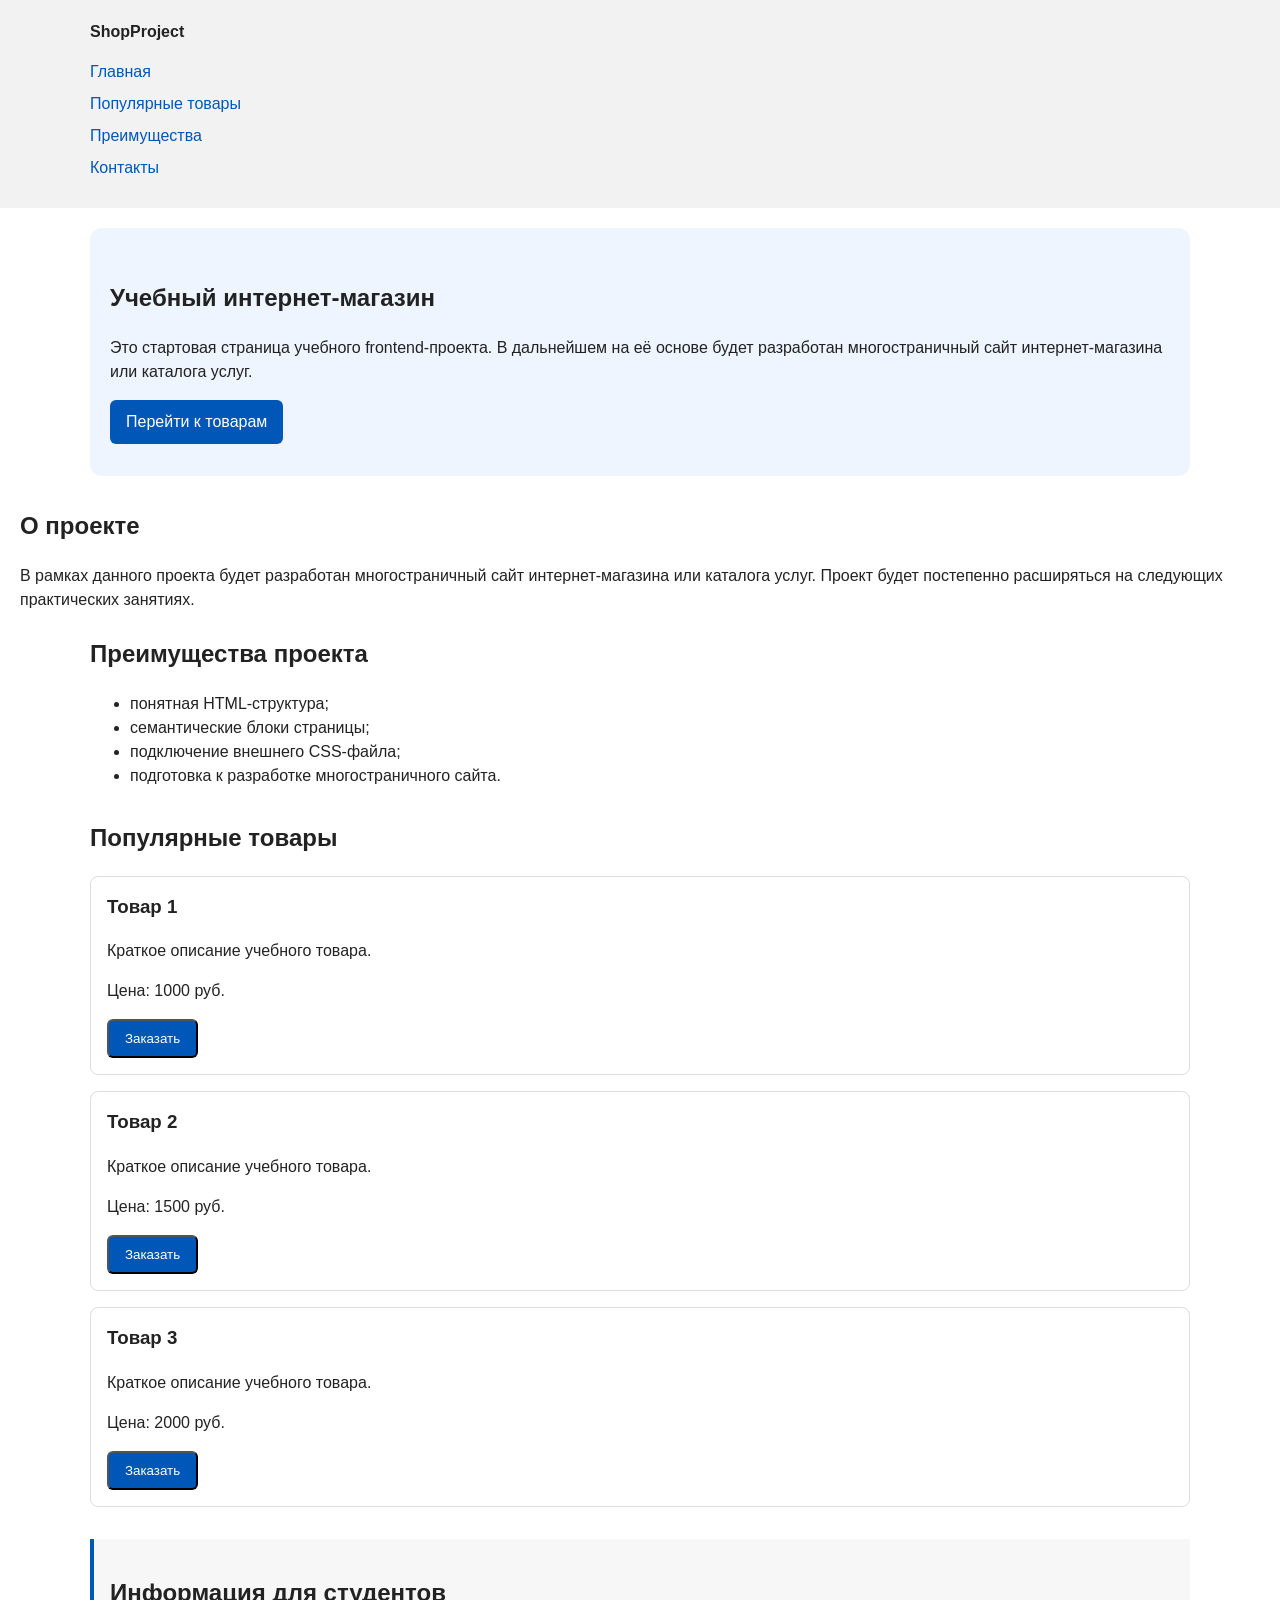
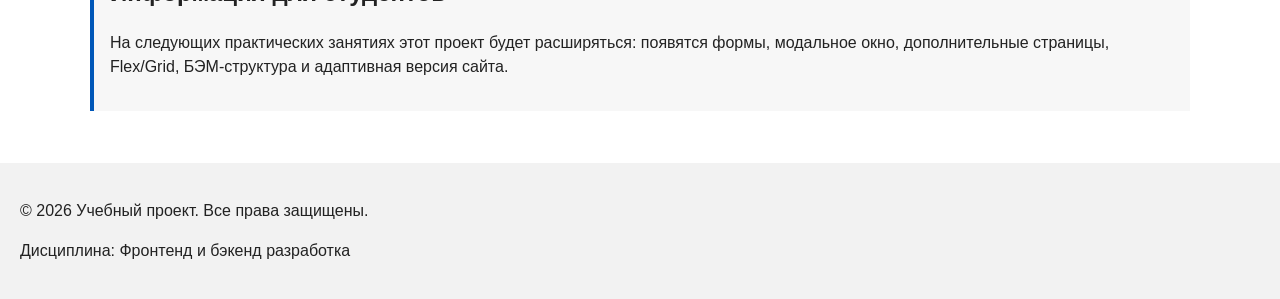
==== index.html @ fa169659 "feat: add order form modal and validation" ====
<!DOCTYPE html>
<html lang="ru">
<head>
  <meta charset="UTF-8">
  <meta name="viewport" content="width=device-width, initial-scale=1.0">
  <title>Каталог товаров</title>
  <link rel="stylesheet" href="css/style.css">
  <script src="js/main.js" defer></script>
</head>
<body>
  <header>
  <div class="site-header">
    <a class="site-logo" href="index.html">ShopProject</a>
    <nav class="site-nav" aria-label="Основная навигация">
      <ul class="site-nav__list">
        <li><a href="index.html">Главная</a></li>
        <li><a href="#popular">Популярные товары</a></li>
        <li><a href="#advantages">Преимущества</a></li>
        <li><a href="#contacts">Контакты</a></li>
      </ul>
    </nav>
  </div>
</header>
  


  <main>
    <section class="hero">
      <h1>Учебный интернет-магазин</h1>
      <p>
        Это стартовая страница учебного frontend-проекта.
        В дальнейшем на её основе будет разработан многостраничный сайт
        интернет-магазина или каталога услуг.
      </p>
      <a class="button" href="#popular">Перейти к товарам</a>
    </section>

    
    <section>
    <h2>О проекте</h2>
      <p>
        В рамках данного проекта будет разработан многостраничный сайт
        интернет-магазина или каталога услуг. Проект будет постепенно
        расширяться на следующих практических занятиях.
      </p>
    </section>

    <section class="section" id="advantages">
      <h2>Преимущества проекта</h2>

      <ul class="advantages-list">
        <li>понятная HTML-структура;</li>
        <li>семантические блоки страницы;</li>
        <li>подключение внешнего CSS-файла;</li>
        <li>подготовка к разработке многостраничного сайта.</li>
      </ul>
    </section>

    
    <section class="section" id="popular">
      <h2>Популярные товары</h2>

      <article class="product-card">
        <h3>Товар 1</h3>
        <p>Краткое описание учебного товара.</p>
        <p>Цена: 1000 руб.</p>
        <button class="button product-card__button" type="button" data-product="Товар 1">
          Заказать
        </button>
      </article>

      <article class="product-card">
        <h3>Товар 2</h3>
        <p>Краткое описание учебного товара.</p>
        <p>Цена: 1500 руб.</p>
        <button class="button product-card__button" type="button" data-product="Товар 2">
          Заказать
        </button>
      </article>

      <article class="product-card">
        <h3>Товар 3</h3>
        <p>Краткое описание учебного товара.</p>
        <p>Цена: 2000 руб.</p>
        <button class="button product-card__button" type="button" data-product="Товар 3">
          Заказать
        </button>
      </article>
    </section>


    <aside class="aside-info">
      <h2>Информация для студентов</h2>
      <p>
        На следующих практических занятиях этот проект будет расширяться:
        появятся формы, модальное окно, дополнительные страницы, Flex/Grid,
        БЭМ-структура и адаптивная версия сайта.
      </p>
    </aside>
  </main>

  <footer id="contacts">
    <p>&copy; 2026 Учебный проект. Все права защищены.</p>
    <p>Дисциплина: Фронтенд и бэкенд разработка</p>
  </footer>



  <dialog class="order-dialog" id="order-dialog" aria-labelledby="order-dialog-title">
  <h2 id="order-dialog-title">Оформление заявки</h2>

  <form class="order-form" id="order-form" action="#" method="post" novalidate>
    <input id="selected-product" name="selected-product" type="hidden">

    <div class="form-field">
      <label for="order-name">Имя</label>
      <input
        id="order-name"
        name="name"
        type="text"
        placeholder="Введите ваше имя"
        minlength="2"
        autocomplete="given-name"
        required
      >
    </div>

    <div class="form-field">
      <label for="order-email">E-mail</label>
      <input
        id="order-email"
        name="email"
        type="email"
        placeholder="example@mail.ru"
        autocomplete="email"
        required
      >
    </div>

    <div class="form-field">
      <label for="order-phone">Телефон</label>
      <input
        id="order-phone"
        name="phone"
        type="tel"
        inputmode="tel"
        placeholder="+7 (900) 000-00-00"
        pattern="^\+7 \(\d{3}\) \d{3}-\d{2}-\d{2}$"
        required
      >
      <small>Формат: +7 (900) 000-00-00</small>
    </div>

    <div class="form-field">
      <label for="order-date">Дата связи</label>
      <input
        id="order-date"
        name="date"
        type="date"
      >
    </div>

    <div class="form-field">
      <label for="order-topic">Тема заявки</label>
      <select id="order-topic" name="topic" required>
        <option value="">Выберите тему</option>
        <option value="product">Заказ товара</option>
        <option value="consultation">Консультация</option>
        <option value="delivery">Доставка</option>
      </select>
    </div>

    <div class="form-field">
      <label for="order-comment">Комментарий</label>
      <textarea
        id="order-comment"
        name="comment"
        rows="4"
        placeholder="Укажите дополнительную информацию"
      ></textarea>
    </div>

    <div class="form-field form-field--checkbox">
      <label>
        <input
          id="order-agreement"
          name="agreement"
          type="checkbox"
          required
        >
        Я согласен на обработку данных
      </label>
    </div>

    <div class="form-actions">
      <button type="button" id="close-order-dialog">Закрыть</button>
      <button type="submit">Отправить заявку</button>
    </div>
  </form>
</dialog>

<p class="success-message" id="success-message" hidden>
  Форма успешно отправлена!
</p>

</body>
</html>
---- css/style.css ----
* {
  box-sizing: border-box;
}

body {
  margin: 0;
  font-family: Arial, sans-serif;
  line-height: 1.5;
  color: #222222;
  background-color: #ffffff;

}

header,
main,
footer {
  padding: 20px;
}

header {
  background-color: #f2f2f2;
}

footer {
  background-color: #f2f2f2;
}
section {
  margin-bottom: 24px;
}

section h2 {
  margin-top: 0;
}


/*
  Ограничиваем ширину содержимого шапки,
  чтобы оно не растягивалось слишком сильно на широких экранах.
*/
.site-header {
  max-width: 1100px;
  margin: 0 auto;
}

/*
  Оформляем текстовый логотип.
*/
.site-logo {
  font-weight: bold;
  text-decoration: none;
  color: #222222
}

/*
  Убираем стандартные отступы и маркеры списка навигации.
*/
.site-nav__list {
  padding: 0;
  margin: 16px 0 0;
  list-style: none;
}

/*
  Добавляем расстояние между пунктами меню.
*/
.site-nav__list li {
  margin-bottom: 8px;
}

/*
  Оформляем ссылки меню.
*/
.site-nav__list a {
  color: #0057b8;
  text-decoration: none;
}

/*
  При наведении мыши подчёркиваем ссылку.
  Подробно состояния интерфейса будут рассмотрены в практической работе 1.7.
*/
.site-nav__list a:hover {
  text-decoration: underline;
}

/*
  Hero-блок — первый крупный блок страницы.
  Он визуально отделяется от остальных разделов фоном и отступами.
*/
.hero {
  max-width: 1100px;
  margin: 0 auto 32px;
  padding: 32px 20px;
  background-color: #eef5ff;
  border-radius: 12px;
}

/*
  Общий класс для разделов страницы.
*/
.section {
  max-width: 1100px;
  margin: 0 auto 32px;
}

/*
  Убираем лишний верхний отступ у заголовков разделов.
*/
.section h2 {
  margin-top: 0;
}

.product-card {
  margin-bottom: 16px;
  padding: 16px;
  border: 1px solid #dddddd;
  border-radius: 8px;
  background-color: #ffffff;
}

/*
  Убираем лишний верхний отступ у заголовка карточки.
*/
.product-card h3 {
  margin-top: 0;
}

.button {
  display: inline-block;
  padding: 10px 16px;
  color: #ffffff;
  background-color: #0057b8;
  text-decoration: none;
  border-radius: 6px;
}

/*
  Простое состояние наведения для кнопки.
*/
.button:hover {
  background-color: #003f86;
}

/*
  Дополнительный информационный блок.
*/
.aside-info {
  max-width: 1100px;
  margin: 0 auto 32px;
  padding: 16px;
  border-left: 4px solid #0057b8;
  background-color: #f7f7f7;
}

/*
  Модальное окно.
  Элемент dialog сам умеет открываться поверх страницы.
*/
.order-dialog {
  width: min(100% - 32px, 560px);
  padding: 24px;
  border: none;
  border-radius: 12px;
}

/*
  Затемнение фона за модальным окном.
*/
.order-dialog::backdrop {
  background-color: rgba(0, 0, 0, 0.5);
}

/*
  Поле формы.
  Каждый блок получает нижний отступ.
*/
.form-field {
  margin-bottom: 16px;
}

/*
  Подпись поля.
*/
.form-field label {
  display: block;
  margin-bottom: 6px;
}

/*
  Основные поля формы.
*/
.form-field input,
.form-field select,
.form-field textarea {
  width: 100%;
  padding: 10px 12px;
  border: 1px solid #cccccc;
  border-radius: 6px;
  font: inherit;
}

/*
  Checkbox не должен занимать всю ширину.
*/
.form-field input[type="checkbox"] {
  width: auto;
}

/*
  Подсказка под полем телефона.
*/
.form-field small {
  display: block;
  margin-top: 4px;
  color: #666666;
}

/*
  Видимый фокус для клавиатурной навигации.
*/
.form-field input:focus-visible,
.form-field select:focus-visible,
.form-field textarea:focus-visible,
.form-actions button:focus-visible {
  outline: 2px solid #0057b8;
  outline-offset: 2px;
}

/*
  Подсветка ошибочных полей.
  Атрибут aria-invalid будет добавляться через JavaScript.
*/
[aria-invalid="true"] {
  border-color: #b00020;
}

/*
  Кнопки формы.
*/
.form-actions {
  display: flex;
  gap: 12px;
  margin-top: 20px;
}

/*
  Сообщение об успешной отправке.
*/
.success-message {
  max-width: 1100px;
  margin: 24px auto;
  padding: 16px;
  border-left: 4px solid #168a2f;
  background-color: #eefaf0;
}
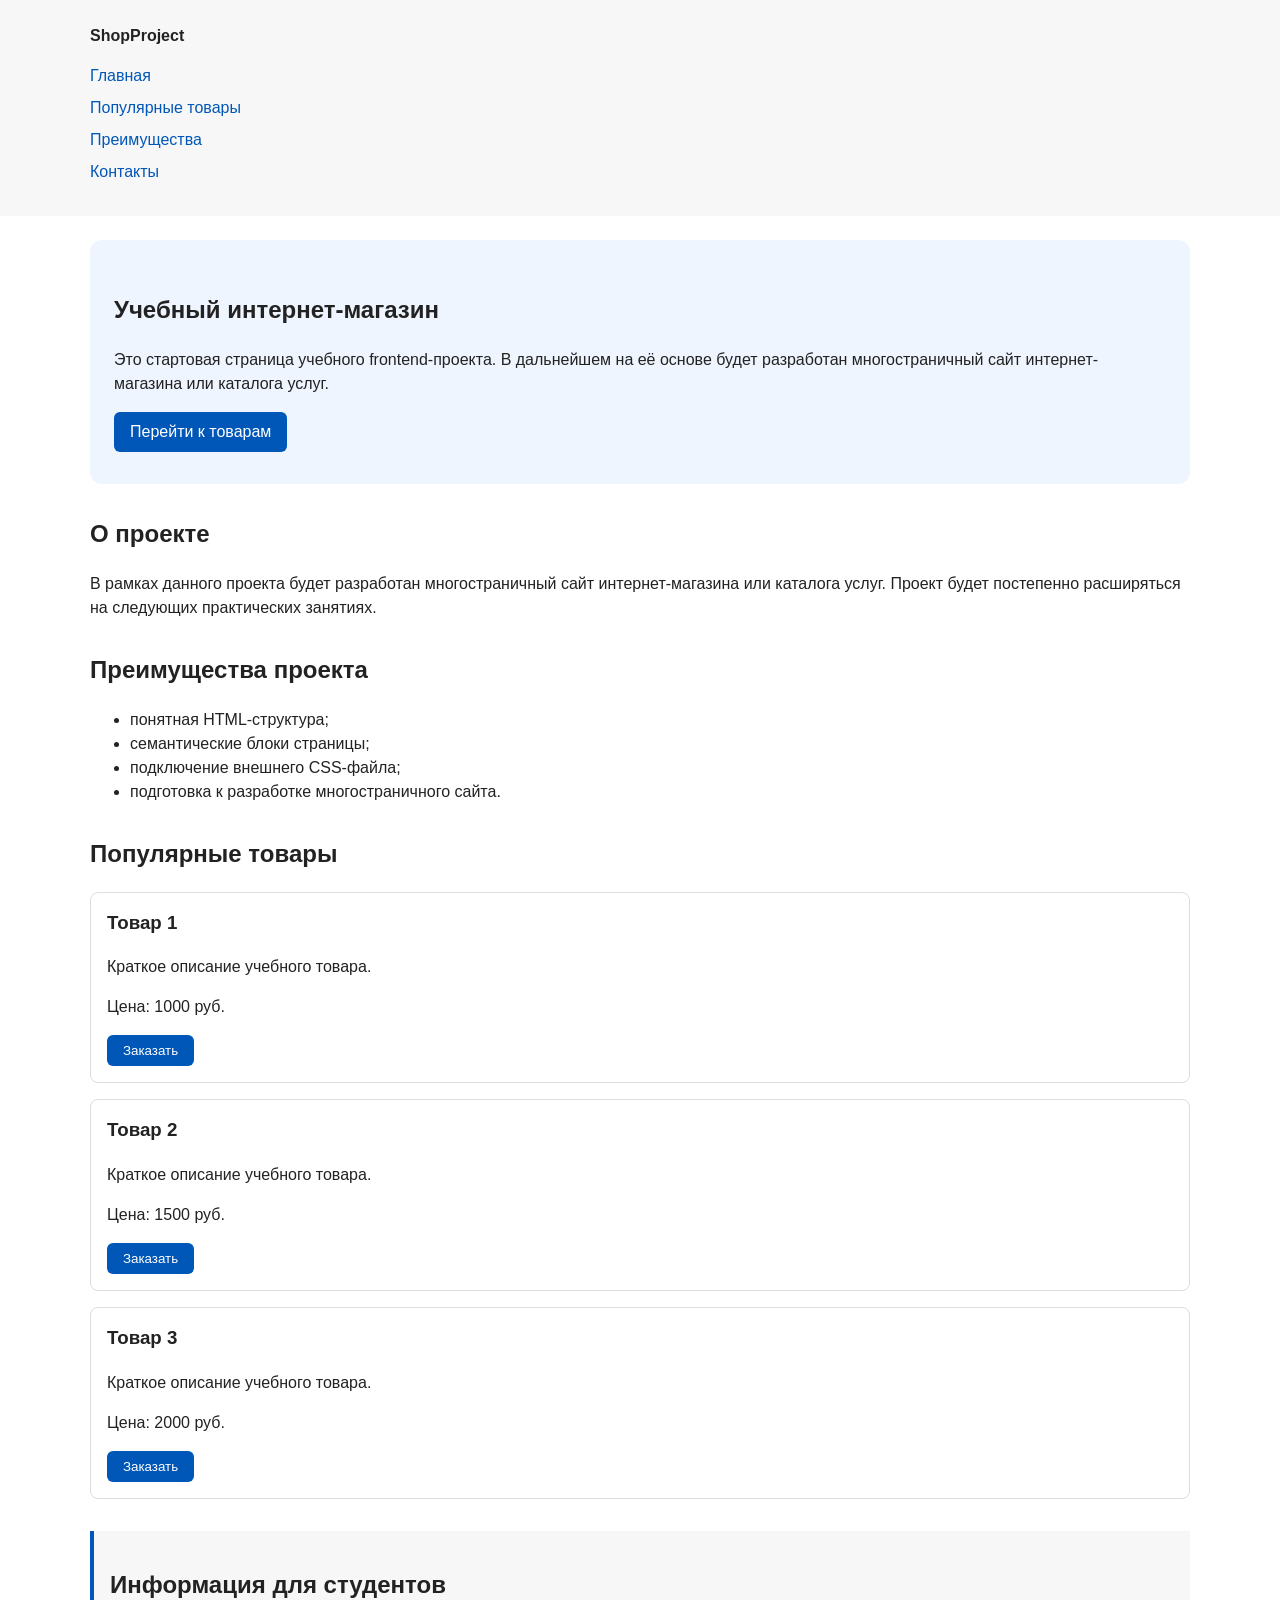
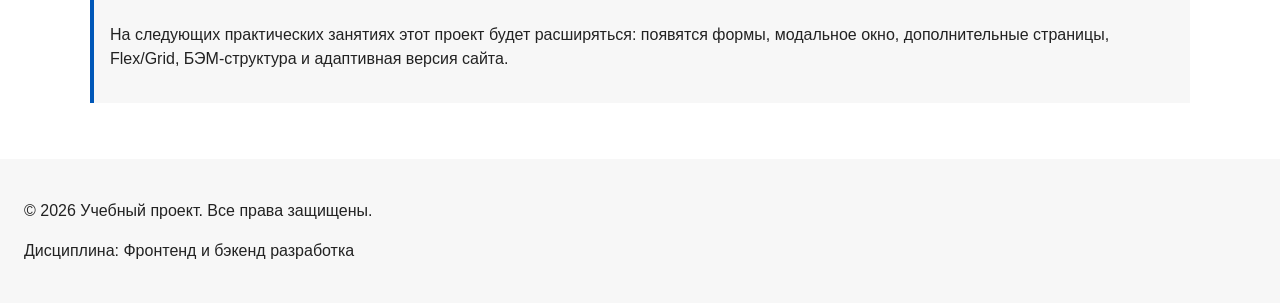
==== commit f490417f: "refactor: organize CSS variables and states" ====
--- a/index.html
+++ b/index.html
@@ -21,9 +21,6 @@
     </nav>
   </div>
 </header>
-  
-
-
   <main>
     <section class="hero">
       <h1>Учебный интернет-магазин</h1>
@@ -35,8 +32,7 @@
       <a class="button" href="#popular">Перейти к товарам</a>
     </section>
 
-    
-    <section>
+    <section class="section">
     <h2>О проекте</h2>
       <p>
         В рамках данного проекта будет разработан многостраничный сайт
--- a/css/style.css
+++ b/css/style.css
@@ -1,3 +1,43 @@
+/* ===============================
+   1. Переменные проекта
+   =============================== */
+
+:root {
+  /* Основные цвета проекта */
+  --color-bg: #ffffff;
+  --color-text: #222222;
+  --color-muted: #666666;
+  --color-primary: #0057b8;
+  --color-primary-dark: #003f86;
+  --color-border: #dddddd;
+  --color-surface: #f7f7f7;
+  --color-surface-accent: #eef5ff;
+  --color-danger: #b00020;
+  --color-success: #168a2f;
+  --color-success-bg: #eefaf0;
+  --color-white: #ffffff;
+
+  /* Отступы */
+  --space-xs: 4px;
+  --space-sm: 8px;
+  --space-md: 16px;
+  --space-lg: 24px;
+  --space-xl: 32px;
+
+  /* Скругления */
+  --radius-sm: 6px;
+  --radius-md: 8px;
+  --radius-lg: 12px;
+
+  /* Размеры */
+  --container-width: 1100px;
+}
+
+
+/* ===============================
+   2. Базовые стили
+   =============================== */
+
 * {
   box-sizing: border-box;
 }
@@ -6,32 +46,41 @@
   margin: 0;
   font-family: Arial, sans-serif;
   line-height: 1.5;
-  color: #222222;
-  background-color: #ffffff;
-
-}
+  color: var(--color-text);
+  background-color: var(--color-bg);
+}
+
 
 header,
 main,
 footer {
-  padding: 20px;
+  padding: var(--space-lg);
 }
 
 header {
-  background-color: #f2f2f2;
+  background-color: var(--color-surface);
 }
 
 footer {
-  background-color: #f2f2f2;
-}
-section {
-  margin-bottom: 24px;
-}
-
-section h2 {
-  margin-top: 0;
-}
-
+  background-color: var(--color-surface);
+}
+
+/* ===============================
+   3. Общие элементы интерфейса
+   =============================== */
+
+a {
+  color: var(--color-primary);
+}
+
+a:hover {
+  color: var(--color-primary-dark);
+}
+
+a:focus-visible {
+  outline: 2px solid var(--color-primary);
+  outline-offset: 3px;
+}
 
 /*
   Ограничиваем ширину содержимого шапки,
@@ -87,13 +136,27 @@
   Hero-блок — первый крупный блок страницы.
   Он визуально отделяется от остальных разделов фоном и отступами.
 */
+/* ===============================
+   4. Компоненты страницы
+   =============================== */
+
 .hero {
-  max-width: 1100px;
-  margin: 0 auto 32px;
-  padding: 32px 20px;
-  background-color: #eef5ff;
-  border-radius: 12px;
-}
+  max-width: var(--container-width);
+  margin: 0 auto var(--space-xl);
+  padding: var(--space-xl) var(--space-lg);
+  background-color: var(--color-surface-accent);
+  border-radius: var(--radius-lg);
+}
+
+.section {
+  max-width: var(--container-width);
+  margin: 0 auto var(--space-xl);
+}
+
+.section h2 {
+  margin-top: 0;
+}
+
 
 /*
   Общий класс для разделов страницы.
@@ -111,120 +174,129 @@
 }
 
 .product-card {
-  margin-bottom: 16px;
-  padding: 16px;
-  border: 1px solid #dddddd;
-  border-radius: 8px;
-  background-color: #ffffff;
-}
-
-/*
-  Убираем лишний верхний отступ у заголовка карточки.
-*/
+  margin-bottom: var(--space-md);
+  padding: var(--space-md);
+  border: 1px solid var(--color-border);
+  border-radius: var(--radius-md);
+  background-color: var(--color-bg);
+}
+
+.product-card:hover {
+  border-color: var(--color-primary);
+}
+
 .product-card h3 {
   margin-top: 0;
 }
 
+
 .button {
   display: inline-block;
-  padding: 10px 16px;
-  color: #ffffff;
-  background-color: #0057b8;
+  padding: var(--space-sm) var(--space-md);
+  color: var(--color-white);
+  background-color: var(--color-primary);
   text-decoration: none;
-  border-radius: 6px;
-}
-
-/*
-  Простое состояние наведения для кнопки.
-*/
+  border: none;
+  border-radius: var(--radius-sm);
+  cursor: pointer;
+}
+
 .button:hover {
-  background-color: #003f86;
-}
+  background-color: var(--color-primary-dark);
+}
+
+.button:focus-visible {
+  outline: 2px solid var(--color-primary);
+  outline-offset: 3px;
+}
+
+.button:disabled {
+  opacity: 0.6;
+  cursor: not-allowed;
+}
+
 
 /*
   Дополнительный информационный блок.
 */
 .aside-info {
-  max-width: 1100px;
-  margin: 0 auto 32px;
-  padding: 16px;
-  border-left: 4px solid #0057b8;
-  background-color: #f7f7f7;
-}
-
-/*
-  Модальное окно.
-  Элемент dialog сам умеет открываться поверх страницы.
-*/
+  max-width: var(--container-width);
+  margin: 0 auto var(--space-xl);
+  padding: var(--space-md);
+  border-left: 4px solid var(--color-primary);
+  background-color: var(--color-surface);
+}
+
+
+/* ===============================
+   5. Форма и модальное окно
+   =============================== */
+
 .order-dialog {
   width: min(100% - 32px, 560px);
-  padding: 24px;
+  padding: var(--space-lg);
   border: none;
-  border-radius: 12px;
-}
-
-/*
-  Затемнение фона за модальным окном.
-*/
+  border-radius: var(--radius-lg);
+}
+
 .order-dialog::backdrop {
   background-color: rgba(0, 0, 0, 0.5);
 }
 
+
 /*
   Поле формы.
   Каждый блок получает нижний отступ.
 */
 .form-field {
-  margin-bottom: 16px;
-}
-
-/*
-  Подпись поля.
-*/
+  margin-bottom: var(--space-md);
+}
+
 .form-field label {
   display: block;
-  margin-bottom: 6px;
-}
-
-/*
-  Основные поля формы.
-*/
+  margin-bottom: var(--space-xs);
+}
+
+
 .form-field input,
 .form-field select,
 .form-field textarea {
   width: 100%;
   padding: 10px 12px;
-  border: 1px solid #cccccc;
-  border-radius: 6px;
+  border: 1px solid var(--color-border);
+  border-radius: var(--radius-sm);
   font: inherit;
 }
 
-/*
-  Checkbox не должен занимать всю ширину.
-*/
+
 .form-field input[type="checkbox"] {
   width: auto;
 }
 
-/*
-  Подсказка под полем телефона.
-*/
 .form-field small {
   display: block;
-  margin-top: 4px;
-  color: #666666;
-}
-
-/*
-  Видимый фокус для клавиатурной навигации.
-*/
+  margin-top: var(--space-xs);
+  color: var(--color-muted);
+}
+
+.form-field input:hover,
+.form-field select:hover,
+.form-field textarea:hover {
+  border-color: var(--color-primary);
+}
+
 .form-field input:focus-visible,
 .form-field select:focus-visible,
 .form-field textarea:focus-visible,
 .form-actions button:focus-visible {
-  outline: 2px solid #0057b8;
-  outline-offset: 2px;
-}
+  outline: 2px solid var(--color-primary);
+  outline-offset: 3px;
+}
+
+[aria-invalid="true"] {
+  border-color: var(--color-danger);
+}
+
 
 /*
   Подсветка ошибочных полей.
@@ -247,16 +319,19 @@
   Сообщение об успешной отправке.
 */
 .success-message {
-  max-width: 1100px;
-  margin: 24px auto;
-  padding: 16px;
-  border-left: 4px solid #168a2f;
-  background-color: #eefaf0;
-}
-
-
-
-
-
-
-
+  max-width: var(--container-width);
+  margin: var(--space-lg) auto;
+  padding: var(--space-md);
+  border-left: 4px solid var(--color-success);
+  background-color: var(--color-success-bg);
+}
+
+
+
+
+
+
+
+
+
+
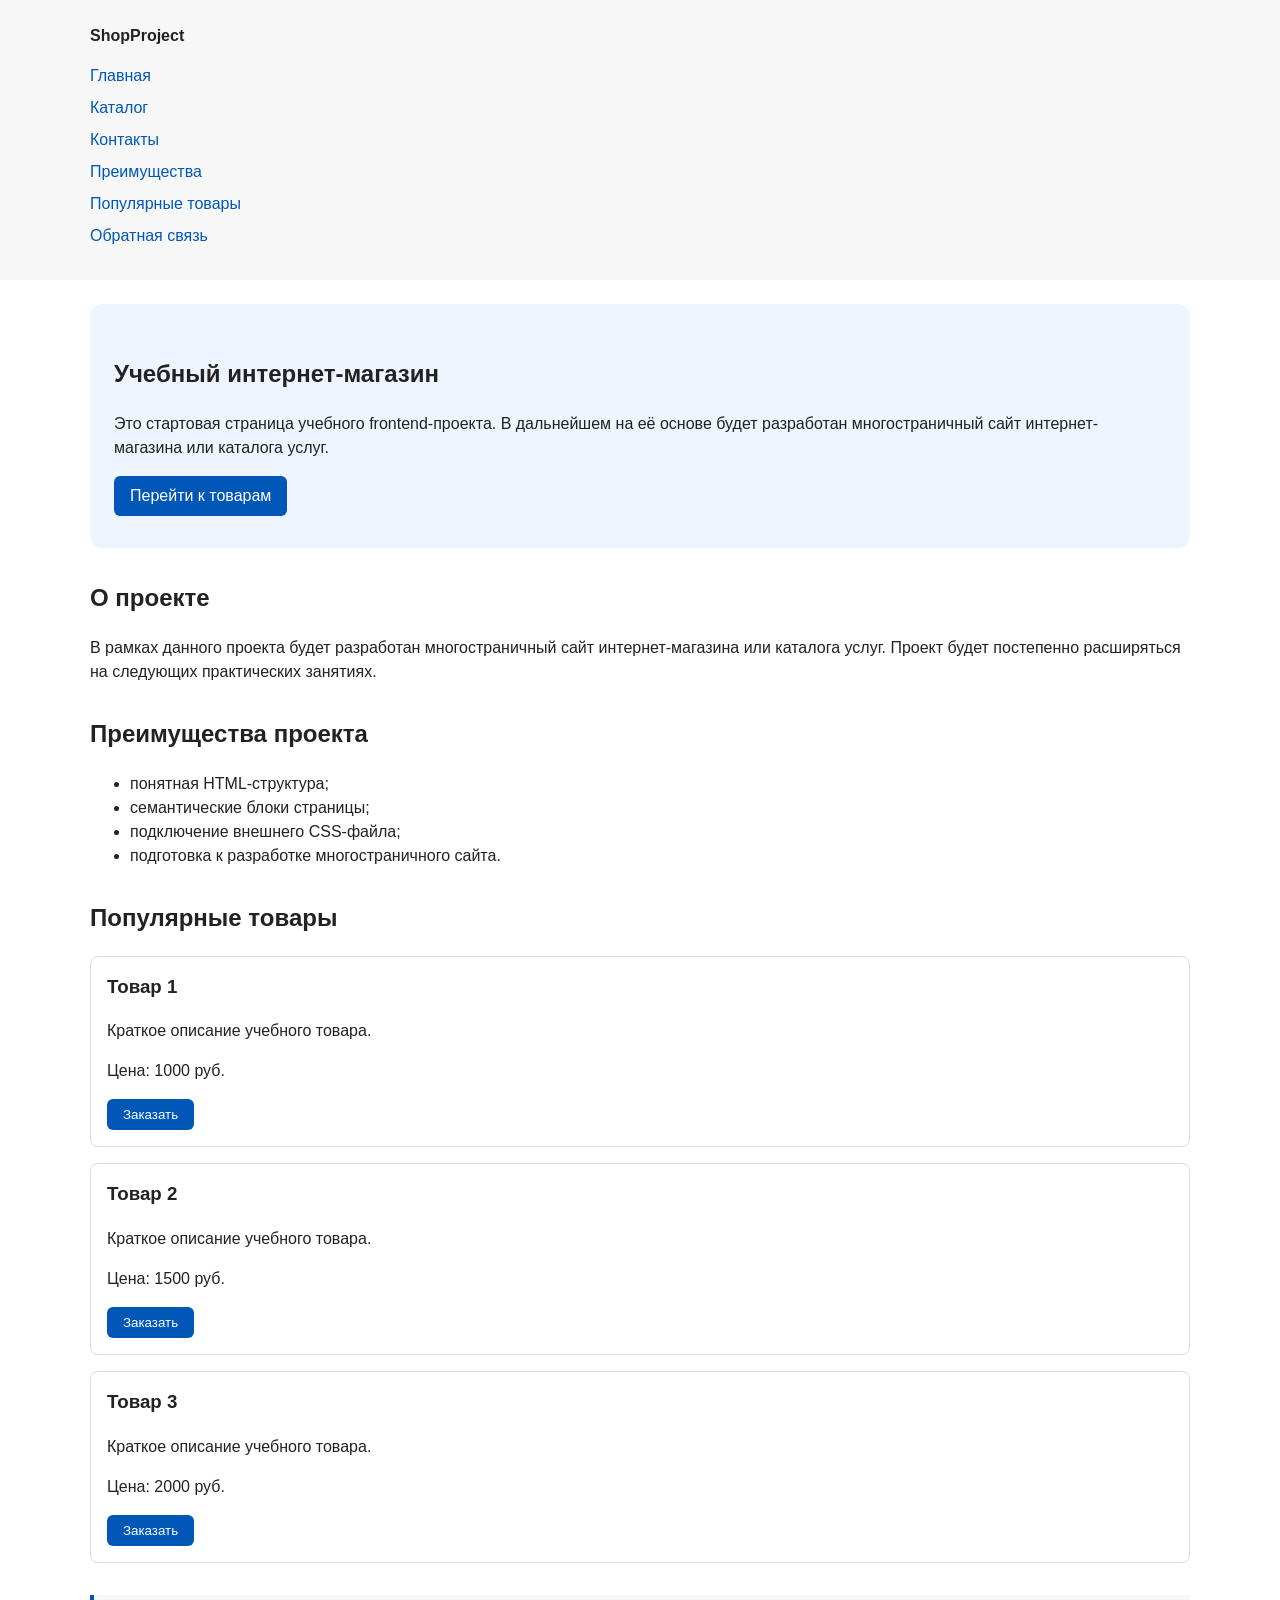
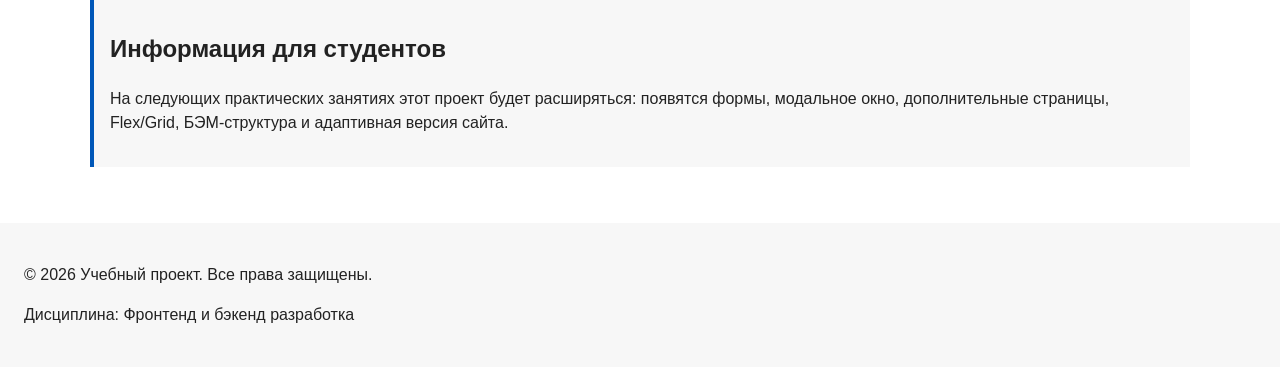
==== commit 29675ad8: "feat: add multi-page structure navigation and anchors" ====
--- a/index.html
+++ b/index.html
@@ -3,6 +3,10 @@
 <head>
   <meta charset="UTF-8">
   <meta name="viewport" content="width=device-width, initial-scale=1.0">
+  <meta property="og:type" content="website">
+  <meta property="og:title" content="Учебный интернет-магазин">
+  <meta property="og:description" content="Учебный frontend-проект интернет-магазина.">
+  <meta property="og:image" content="https://z1dus.github.io/kr1-html-css-shop/images/preview.jpg">
   <title>Каталог товаров</title>
   <link rel="stylesheet" href="css/style.css">
   <script src="js/main.js" defer></script>
@@ -12,13 +16,15 @@
   <div class="site-header">
     <a class="site-logo" href="index.html">ShopProject</a>
     <nav class="site-nav" aria-label="Основная навигация">
-      <ul class="site-nav__list">
-        <li><a href="index.html">Главная</a></li>
-        <li><a href="#popular">Популярные товары</a></li>
-        <li><a href="#advantages">Преимущества</a></li>
-        <li><a href="#contacts">Контакты</a></li>
-      </ul>
-    </nav>
+  <ul class="site-nav__list">
+    <li><a href="index.html">Главная</a></li>
+    <li><a href="catalog.html">Каталог</a></li>
+    <li><a href="contacts.html">Контакты</a></li>
+    <li><a href="index.html#advantages">Преимущества</a></li>
+    <li><a href="index.html#popular">Популярные товары</a></li>
+    <li><a href="index.html#contacts">Обратная связь</a></li>
+  </ul>
+</nav>
   </div>
 </header>
   <main>
--- a/css/style.css
+++ b/css/style.css
@@ -326,12 +326,39 @@
   background-color: var(--color-success-bg);
 }
 
-
-
-
-
-
-
-
-
-
+.breadcrumbs {
+  max-width: var(--container-width);
+  margin: 0 auto var(--space-md);
+  font-size: 14px;
+  color: var(--color-muted);
+}
+
+.breadcrumbs a {
+  color: var(--color-primary);
+}
+
+.breadcrumbs span::before {
+  content: " / ";
+  color: var(--color-muted);
+}
+
+html {
+  scroll-behavior: smooth;
+}
+
+:target {
+  outline: 2px dashed var(--color-primary);
+  outline-offset: 4px;
+}
+
+
+
+
+
+
+
+
+
+
+
+
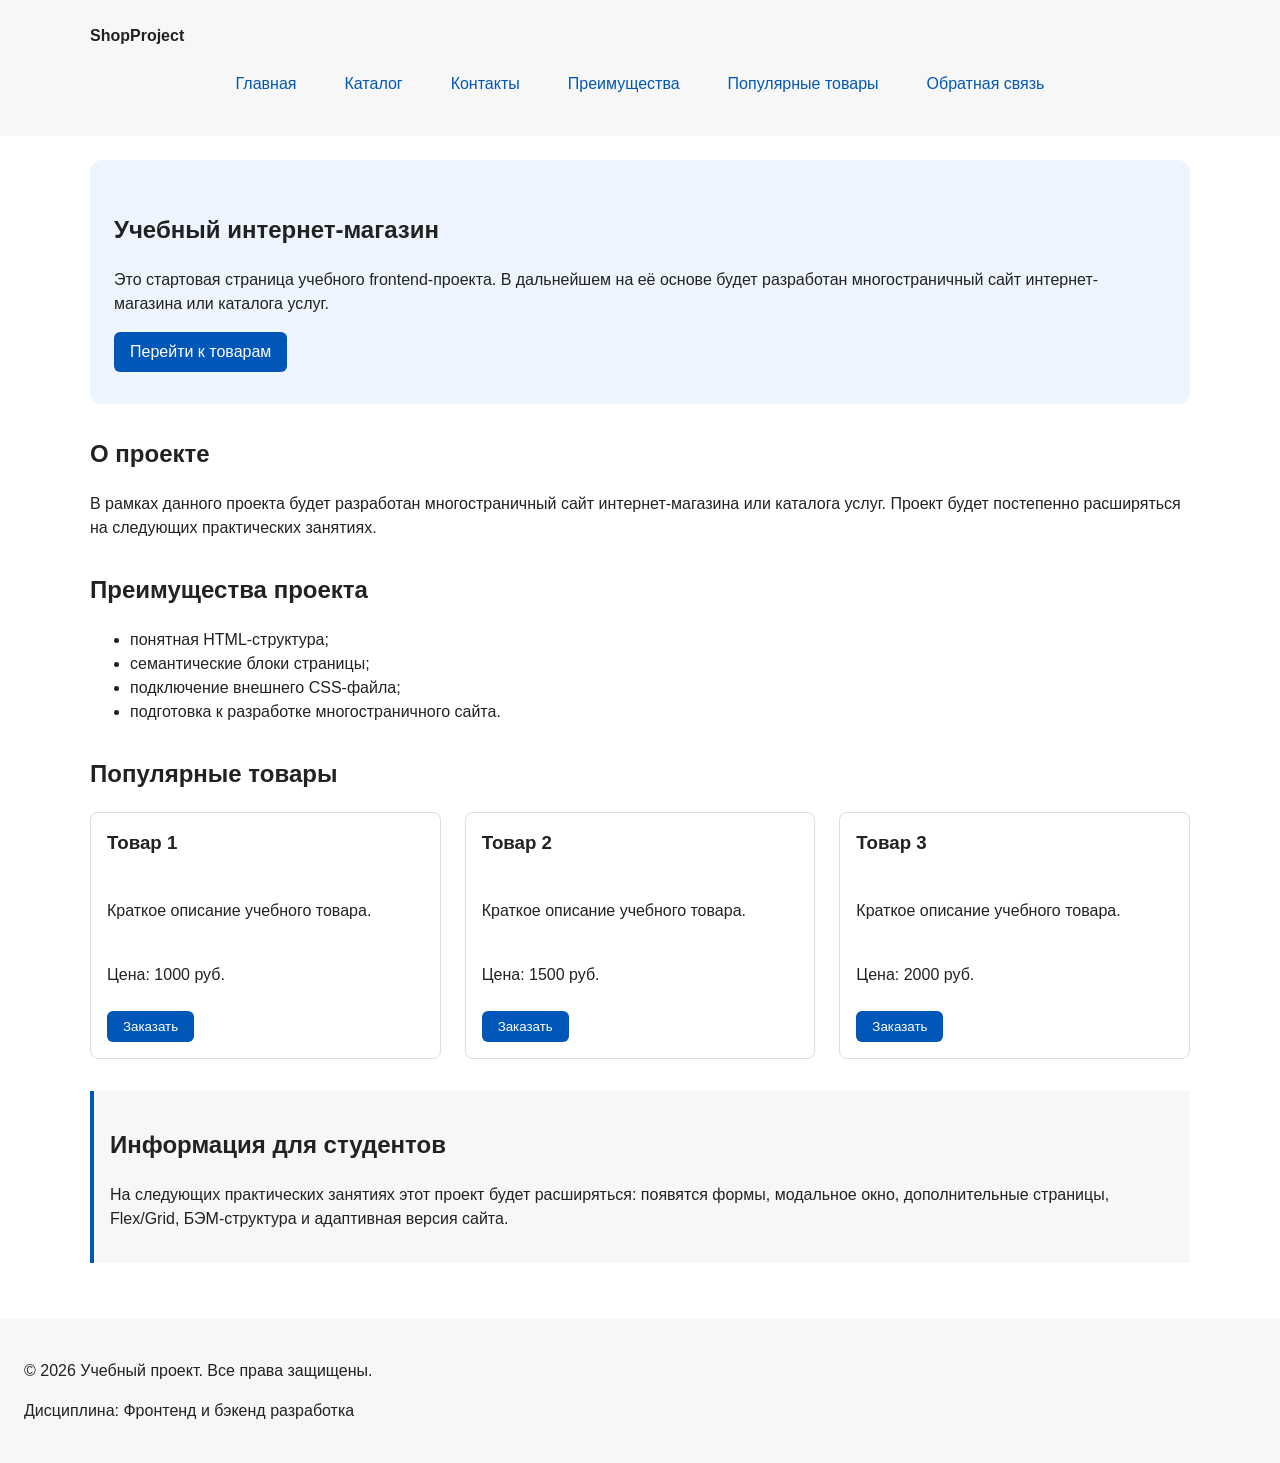
==== commit 48bb8ff2: "feat: add flex navigation and grid catalog layout" ====
--- a/index.html
+++ b/index.html
@@ -62,33 +62,36 @@
     <section class="section" id="popular">
       <h2>Популярные товары</h2>
 
-      <article class="product-card">
-        <h3>Товар 1</h3>
-        <p>Краткое описание учебного товара.</p>
-        <p>Цена: 1000 руб.</p>
-        <button class="button product-card__button" type="button" data-product="Товар 1">
-          Заказать
-        </button>
-      </article>
-
-      <article class="product-card">
-        <h3>Товар 2</h3>
-        <p>Краткое описание учебного товара.</p>
-        <p>Цена: 1500 руб.</p>
-        <button class="button product-card__button" type="button" data-product="Товар 2">
-          Заказать
-        </button>
-      </article>
-
-      <article class="product-card">
-        <h3>Товар 3</h3>
-        <p>Краткое описание учебного товара.</p>
-        <p>Цена: 2000 руб.</p>
-        <button class="button product-card__button" type="button" data-product="Товар 3">
-          Заказать
-        </button>
-      </article>
-    </section>
+      <div class="products-grid">
+        <article class="product-card">
+          <h3>Товар 1</h3>
+          <p>Краткое описание учебного товара.</p>
+          <p>Цена: 1000 руб.</p>
+          <button class="button product-card__button" type="button" data-product="Товар 1">
+            Заказать
+          </button>
+        </article>
+
+        <article class="product-card">
+          <h3>Товар 2</h3>
+          <p>Краткое описание учебного товара.</p>
+          <p>Цена: 1500 руб.</p>
+          <button class="button product-card__button" type="button" data-product="Товар 2">
+            Заказать
+          </button>
+        </article>
+
+        <article class="product-card">
+          <h3>Товар 3</h3>
+          <p>Краткое описание учебного товара.</p>
+          <p>Цена: 2000 руб.</p>
+          <button class="button product-card__button" type="button" data-product="Товар 3">
+            Заказать
+          </button>
+        </article>
+      </div>
+    </section>
+
 
 
     <aside class="aside-info">
--- a/css/style.css
+++ b/css/style.css
@@ -104,10 +104,16 @@
   Убираем стандартные отступы и маркеры списка навигации.
 */
 .site-nav__list {
+  display: flex;
+  flex-wrap: wrap;
+  justify-content: center;
+  align-items: center;
+  gap: var(--space-md);
   padding: 0;
-  margin: 16px 0 0;
+  margin: var(--space-md) 0 0;
   list-style: none;
 }
+
 
 /*
   Добавляем расстояние между пунктами меню.
@@ -120,17 +126,18 @@
   Оформляем ссылки меню.
 */
 .site-nav__list a {
-  color: #0057b8;
+  display: inline-block;
+  padding: var(--space-sm) var(--space-md);
+  color: var(--color-primary);
   text-decoration: none;
-}
-
-/*
-  При наведении мыши подчёркиваем ссылку.
-  Подробно состояния интерфейса будут рассмотрены в практической работе 1.7.
-*/
+  border-radius: var(--radius-sm);
+}
+
 .site-nav__list a:hover {
-  text-decoration: underline;
-}
+  color: var(--color-white);
+  background-color: var(--color-primary);
+}
+
 
 /*
   Hero-блок — первый крупный блок страницы.
@@ -174,12 +181,21 @@
 }
 
 .product-card {
-  margin-bottom: var(--space-md);
+  display: flex;
+  flex-direction: column;
+  gap: var(--space-sm);
+  margin-bottom: 0;
   padding: var(--space-md);
   border: 1px solid var(--color-border);
   border-radius: var(--radius-md);
   background-color: var(--color-bg);
 }
+
+.product-card .button {
+  margin-top: auto;
+  align-self: flex-start;
+}
+
 
 .product-card:hover {
   border-color: var(--color-primary);
@@ -351,14 +367,72 @@
   outline-offset: 4px;
 }
 
-
-
-
-
-
-
-
-
-
-
-
+.products-grid {
+  display: grid;
+  grid-template-columns: repeat(3, 1fr);
+  gap: var(--space-lg);
+}
+
+.catalog-layout {
+  max-width: var(--container-width);
+  margin: 0 auto var(--space-xl);
+  display: grid;
+  grid-template-columns: 260px 1fr;
+  grid-template-areas: "filters products";
+  gap: var(--space-lg);
+}
+
+.catalog-filters {
+  grid-area: filters;
+  padding: var(--space-md);
+  border: 1px solid var(--color-border);
+  border-radius: var(--radius-md);
+  background-color: var(--color-surface);
+}
+
+.catalog-products {
+  grid-area: products;
+}
+
+.filters-form {
+  display: grid;
+  gap: var(--space-md);
+}
+
+.filters-form fieldset {
+  margin: 0;
+  padding: var(--space-md);
+  border: 1px solid var(--color-border);
+  border-radius: var(--radius-sm);
+}
+
+.filters-form legend {
+  font-weight: 700;
+}
+
+.filters-form label {
+  display: block;
+  margin-bottom: var(--space-sm);
+}
+
+.filters-form input[type="number"] {
+  width: 100%;
+  padding: 8px 10px;
+  border: 1px solid var(--color-border);
+  border-radius: var(--radius-sm);
+  font: inherit;
+}
+
+
+
+
+
+
+
+
+
+
+
+
+
+
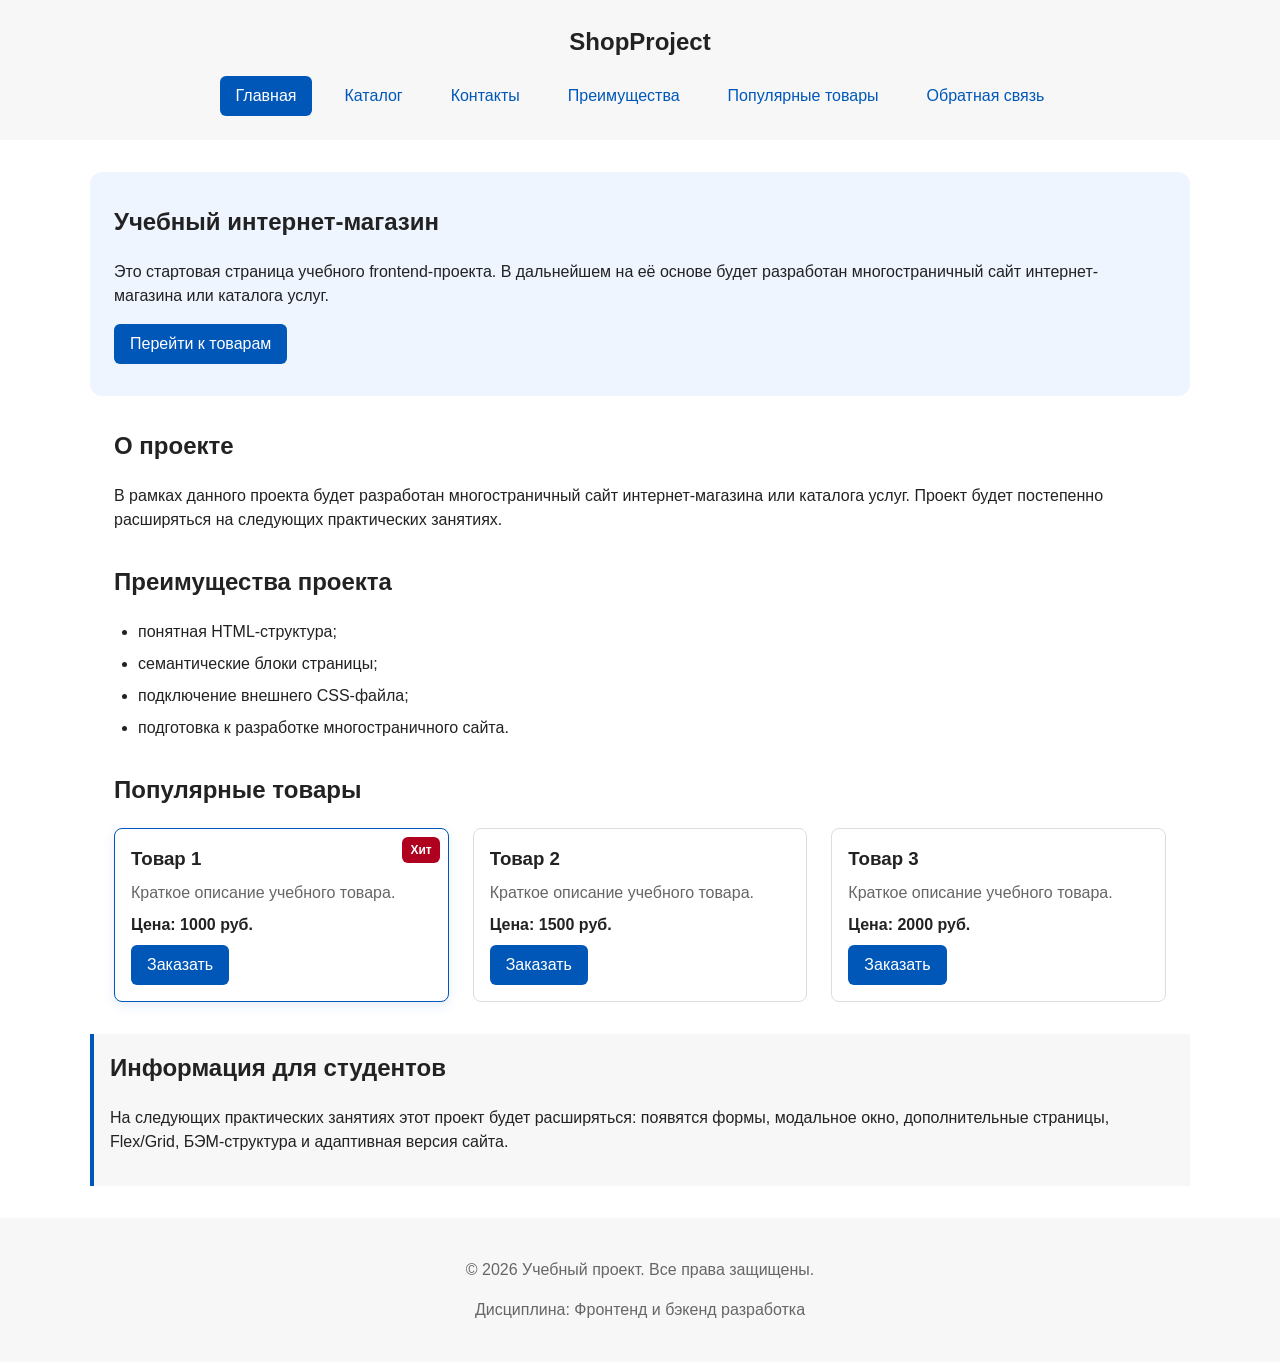
==== commit 99c39c1a: "refactor: apply BEM naming to CSS classes" ====
--- a/index.html
+++ b/index.html
@@ -7,206 +7,201 @@
   <meta property="og:title" content="Учебный интернет-магазин">
   <meta property="og:description" content="Учебный frontend-проект интернет-магазина.">
   <meta property="og:image" content="https://z1dus.github.io/kr1-html-css-shop/images/preview.jpg">
-  <title>Каталог товаров</title>
+  <title>Главная — Учебный интернет-магазин</title>
   <link rel="stylesheet" href="css/style.css">
   <script src="js/main.js" defer></script>
 </head>
 <body>
-  <header>
-  <div class="site-header">
-    <a class="site-logo" href="index.html">ShopProject</a>
-    <nav class="site-nav" aria-label="Основная навигация">
-  <ul class="site-nav__list">
-    <li><a href="index.html">Главная</a></li>
-    <li><a href="catalog.html">Каталог</a></li>
-    <li><a href="contacts.html">Контакты</a></li>
-    <li><a href="index.html#advantages">Преимущества</a></li>
-    <li><a href="index.html#popular">Популярные товары</a></li>
-    <li><a href="index.html#contacts">Обратная связь</a></li>
-  </ul>
-</nav>
-  </div>
-</header>
+  <header class="site-header">
+    <div class="site-header__inner">
+      <a class="site-header__logo" href="index.html">ShopProject</a>
+      <nav class="site-nav" aria-label="Основная навигация">
+        <ul class="site-nav__list">
+          <li class="site-nav__item"><a class="site-nav__link site-nav__link--active" href="index.html">Главная</a></li>
+          <li class="site-nav__item"><a class="site-nav__link" href="catalog.html">Каталог</a></li>
+          <li class="site-nav__item"><a class="site-nav__link" href="contacts.html">Контакты</a></li>
+          <li class="site-nav__item"><a class="site-nav__link" href="index.html#advantages">Преимущества</a></li>
+          <li class="site-nav__item"><a class="site-nav__link" href="index.html#popular">Популярные товары</a></li>
+          <li class="site-nav__item"><a class="site-nav__link" href="index.html#contacts">Обратная связь</a></li>
+        </ul>
+      </nav>
+    </div>
+  </header>
+
   <main>
     <section class="hero">
-      <h1>Учебный интернет-магазин</h1>
-      <p>
+      <h1 class="hero__title">Учебный интернет-магазин</h1>
+      <p class="hero__text">
         Это стартовая страница учебного frontend-проекта.
         В дальнейшем на её основе будет разработан многостраничный сайт
         интернет-магазина или каталога услуг.
       </p>
-      <a class="button" href="#popular">Перейти к товарам</a>
-    </section>
-
+      <a class="button button--primary" href="#popular">Перейти к товарам</a>
+    </section>
     <section class="section">
-    <h2>О проекте</h2>
-      <p>
+      <h2 class="section__title">О проекте</h2>
+      <p class="section__text">
         В рамках данного проекта будет разработан многостраничный сайт
         интернет-магазина или каталога услуг. Проект будет постепенно
         расширяться на следующих практических занятиях.
       </p>
     </section>
-
     <section class="section" id="advantages">
-      <h2>Преимущества проекта</h2>
-
-      <ul class="advantages-list">
-        <li>понятная HTML-структура;</li>
-        <li>семантические блоки страницы;</li>
-        <li>подключение внешнего CSS-файла;</li>
-        <li>подготовка к разработке многостраничного сайта.</li>
+      <h2 class="section__title">Преимущества проекта</h2>
+      <ul class="section__advantages-list advantages-list">
+        <li class="advantages-list__item">понятная HTML-структура;</li>
+        <li class="advantages-list__item">семантические блоки страницы;</li>
+        <li class="advantages-list__item">подключение внешнего CSS-файла;</li>
+        <li class="advantages-list__item">подготовка к разработке многостраничного сайта.</li>
       </ul>
     </section>
-
-    
     <section class="section" id="popular">
-      <h2>Популярные товары</h2>
-
+      <h2 class="section__title">Популярные товары</h2>
       <div class="products-grid">
-        <article class="product-card">
-          <h3>Товар 1</h3>
-          <p>Краткое описание учебного товара.</p>
-          <p>Цена: 1000 руб.</p>
-          <button class="button product-card__button" type="button" data-product="Товар 1">
+        <article class="product-card product-card--featured">
+          <span class="product-card__badge">Хит</span>
+          <h3 class="product-card__title">Товар 1</h3>
+          <p class="product-card__description">Краткое описание учебного товара.</p>
+          <p class="product-card__price">Цена: 1000 руб.</p>
+          <button class="button button--primary product-card__button" type="button" data-product="Товар 1">
             Заказать
           </button>
         </article>
-
         <article class="product-card">
-          <h3>Товар 2</h3>
-          <p>Краткое описание учебного товара.</p>
-          <p>Цена: 1500 руб.</p>
-          <button class="button product-card__button" type="button" data-product="Товар 2">
+          <h3 class="product-card__title">Товар 2</h3>
+          <p class="product-card__description">Краткое описание учебного товара.</p>
+          <p class="product-card__price">Цена: 1500 руб.</p>
+          <button class="button button--primary product-card__button" type="button" data-product="Товар 2">
             Заказать
           </button>
         </article>
-
         <article class="product-card">
-          <h3>Товар 3</h3>
-          <p>Краткое описание учебного товара.</p>
-          <p>Цена: 2000 руб.</p>
-          <button class="button product-card__button" type="button" data-product="Товар 3">
+          <h3 class="product-card__title">Товар 3</h3>
+          <p class="product-card__description">Краткое описание учебного товара.</p>
+          <p class="product-card__price">Цена: 2000 руб.</p>
+          <button class="button button--primary product-card__button" type="button" data-product="Товар 3">
             Заказать
           </button>
         </article>
       </div>
     </section>
-
-
-
     <aside class="aside-info">
-      <h2>Информация для студентов</h2>
-      <p>
+      <h2 class="aside-info__title">Информация для студентов</h2>
+      <p class="aside-info__text">
         На следующих практических занятиях этот проект будет расширяться:
         появятся формы, модальное окно, дополнительные страницы, Flex/Grid,
         БЭМ-структура и адаптивная версия сайта.
       </p>
     </aside>
   </main>
-
-  <footer id="contacts">
-    <p>&copy; 2026 Учебный проект. Все права защищены.</p>
-    <p>Дисциплина: Фронтенд и бэкенд разработка</p>
+  <footer class="site-footer" id="contacts">
+    <div class="site-footer__inner">
+      <p>&copy; 2026 Учебный проект. Все права защищены.</p>
+      <p>Дисциплина: Фронтенд и бэкенд разработка</p>
+    </div>
   </footer>
-
-
-
   <dialog class="order-dialog" id="order-dialog" aria-labelledby="order-dialog-title">
-  <h2 id="order-dialog-title">Оформление заявки</h2>
-
-  <form class="order-form" id="order-form" action="#" method="post" novalidate>
-    <input id="selected-product" name="selected-product" type="hidden">
-
-    <div class="form-field">
-      <label for="order-name">Имя</label>
-      <input
-        id="order-name"
-        name="name"
-        type="text"
-        placeholder="Введите ваше имя"
-        minlength="2"
-        autocomplete="given-name"
-        required
-      >
-    </div>
-
-    <div class="form-field">
-      <label for="order-email">E-mail</label>
-      <input
-        id="order-email"
-        name="email"
-        type="email"
-        placeholder="example@mail.ru"
-        autocomplete="email"
-        required
-      >
-    </div>
-
-    <div class="form-field">
-      <label for="order-phone">Телефон</label>
-      <input
-        id="order-phone"
-        name="phone"
-        type="tel"
-        inputmode="tel"
-        placeholder="+7 (900) 000-00-00"
-        pattern="^\+7 \(\d{3}\) \d{3}-\d{2}-\d{2}$"
-        required
-      >
-      <small>Формат: +7 (900) 000-00-00</small>
-    </div>
-
-    <div class="form-field">
-      <label for="order-date">Дата связи</label>
-      <input
-        id="order-date"
-        name="date"
-        type="date"
-      >
-    </div>
-
-    <div class="form-field">
-      <label for="order-topic">Тема заявки</label>
-      <select id="order-topic" name="topic" required>
-        <option value="">Выберите тему</option>
-        <option value="product">Заказ товара</option>
-        <option value="consultation">Консультация</option>
-        <option value="delivery">Доставка</option>
-      </select>
-    </div>
-
-    <div class="form-field">
-      <label for="order-comment">Комментарий</label>
-      <textarea
-        id="order-comment"
-        name="comment"
-        rows="4"
-        placeholder="Укажите дополнительную информацию"
-      ></textarea>
-    </div>
-
-    <div class="form-field form-field--checkbox">
-      <label>
-        <input
-          id="order-agreement"
-          name="agreement"
-          type="checkbox"
+    <h2 class="order-dialog__title" id="order-dialog-title">Оформление заявки</h2>
+
+    <form class="order-dialog__form order-form" id="order-form" action="#" method="post" novalidate>
+      <input id="selected-product" name="selected-product" type="hidden">
+
+      <div class="order-form__field">
+        <label class="order-form__label" for="order-name">Имя</label>
+        <input
+          class="order-form__input"
+          id="order-name"
+          name="name"
+          type="text"
+          placeholder="Введите ваше имя"
+          minlength="2"
+          autocomplete="given-name"
           required
         >
-        Я согласен на обработку данных
-      </label>
-    </div>
-
-    <div class="form-actions">
-      <button type="button" id="close-order-dialog">Закрыть</button>
-      <button type="submit">Отправить заявку</button>
-    </div>
-  </form>
-</dialog>
-
-<p class="success-message" id="success-message" hidden>
-  Форма успешно отправлена!
-</p>
+      </div>
+
+      <div class="order-form__field">
+        <label class="order-form__label" for="order-email">E-mail</label>
+        <input
+          class="order-form__input"
+          id="order-email"
+          name="email"
+          type="email"
+          placeholder="example@mail.ru"
+          autocomplete="email"
+          required
+        >
+      </div>
+
+      <div class="order-form__field">
+        <label class="order-form__label" for="order-phone">Телефон</label>
+        <input
+          class="order-form__input"
+          id="order-phone"
+          name="phone"
+          type="tel"
+          inputmode="tel"
+          placeholder="+7 (900) 000-00-00"
+          pattern="^\+7 \(\d{3}\) \d{3}-\d{2}-\d{2}$"
+          required
+        >
+        <small class="order-form__help">Формат: +7 (900) 000-00-00</small>
+      </div>
+
+      <div class="order-form__field">
+        <label class="order-form__label" for="order-date">Дата связи</label>
+        <input
+          class="order-form__input"
+          id="order-date"
+          name="date"
+          type="date"
+        >
+      </div>
+
+      <div class="order-form__field">
+        <label class="order-form__label" for="order-topic">Тема заявки</label>
+        <select class="order-form__select" id="order-topic" name="topic" required>
+          <option value="">Выберите тему</option>
+          <option value="product">Заказ товара</option>
+          <option value="consultation">Консультация</option>
+          <option value="delivery">Доставка</option>
+        </select>
+      </div>
+
+      <div class="order-form__field">
+        <label class="order-form__label" for="order-comment">Комментарий</label>
+        <textarea
+          class="order-form__textarea"
+          id="order-comment"
+          name="comment"
+          rows="4"
+          placeholder="Укажите дополнительную информацию"
+        ></textarea>
+      </div>
+
+      <div class="order-form__field order-form__field--checkbox">
+        <label class="order-form__checkbox-label">
+          <input
+            class="order-form__checkbox"
+            id="order-agreement"
+            name="agreement"
+            type="checkbox"
+            required
+          >
+          Я согласен на обработку данных
+        </label>
+      </div>
+
+      <div class="order-form__actions">
+        <button class="button button--secondary" type="button" id="close-order-dialog">Закрыть</button>
+        <button class="button button--primary" type="submit">Отправить заявку</button>
+      </div>
+    </form>
+  </dialog>
+
+  <p class="success-message" id="success-message" hidden>
+    Форма успешно отправлена!
+  </p>
 
 </body>
 </html>
--- a/css/style.css
+++ b/css/style.css
@@ -1,9 +1,4 @@
-/* ===============================
-   1. Переменные проекта
-   =============================== */
-
 :root {
-  /* Основные цвета проекта */
   --color-bg: #ffffff;
   --color-text: #222222;
   --color-muted: #666666;
@@ -17,26 +12,18 @@
   --color-success-bg: #eefaf0;
   --color-white: #ffffff;
 
-  /* Отступы */
   --space-xs: 4px;
   --space-sm: 8px;
   --space-md: 16px;
   --space-lg: 24px;
   --space-xl: 32px;
 
-  /* Скругления */
   --radius-sm: 6px;
   --radius-md: 8px;
   --radius-lg: 12px;
 
-  /* Размеры */
   --container-width: 1100px;
 }
-
-
-/* ===============================
-   2. Базовые стили
-   =============================== */
 
 * {
   box-sizing: border-box;
@@ -50,59 +37,39 @@
   background-color: var(--color-bg);
 }
 
-
-header,
-main,
-footer {
+html {
+  scroll-behavior: smooth;
+}
+
+:target {
+  outline: 2px dashed var(--color-primary);
+  outline-offset: 4px;
+}
+
+.site-header {
+  background-color: var(--color-surface);
   padding: var(--space-lg);
 }
 
-header {
-  background-color: var(--color-surface);
-}
-
-footer {
-  background-color: var(--color-surface);
-}
-
-/* ===============================
-   3. Общие элементы интерфейса
-   =============================== */
-
-a {
-  color: var(--color-primary);
-}
-
-a:hover {
-  color: var(--color-primary-dark);
-}
-
-a:focus-visible {
-  outline: 2px solid var(--color-primary);
-  outline-offset: 3px;
-}
-
-/*
-  Ограничиваем ширину содержимого шапки,
-  чтобы оно не растягивалось слишком сильно на широких экранах.
-*/
-.site-header {
-  max-width: 1100px;
+.site-header__inner {
+  max-width: var(--container-width);
   margin: 0 auto;
-}
-
-/*
-  Оформляем текстовый логотип.
-*/
-.site-logo {
+  display: flex;
+  flex-direction: column;
+  align-items: center;
+}
+
+.site-header__logo {
   font-weight: bold;
   text-decoration: none;
-  color: #222222
-}
-
-/*
-  Убираем стандартные отступы и маркеры списка навигации.
-*/
+  color: var(--color-text);
+  font-size: 24px;
+}
+
+.site-nav {
+  width: 100%;
+}
+
 .site-nav__list {
   display: flex;
   flex-wrap: wrap;
@@ -114,127 +81,209 @@
   list-style: none;
 }
 
-
-/*
-  Добавляем расстояние между пунктами меню.
-*/
-.site-nav__list li {
-  margin-bottom: 8px;
-}
-
-/*
-  Оформляем ссылки меню.
-*/
-.site-nav__list a {
+.site-nav__link {
   display: inline-block;
   padding: var(--space-sm) var(--space-md);
   color: var(--color-primary);
   text-decoration: none;
   border-radius: var(--radius-sm);
-}
-
-.site-nav__list a:hover {
+  transition: background-color 0.2s, color 0.2s;
+}
+
+.site-nav__link:hover {
   color: var(--color-white);
   background-color: var(--color-primary);
 }
 
-
-/*
-  Hero-блок — первый крупный блок страницы.
-  Он визуально отделяется от остальных разделов фоном и отступами.
-*/
-/* ===============================
-   4. Компоненты страницы
-   =============================== */
+.site-nav__link:focus-visible {
+  outline: 2px solid var(--color-primary);
+  outline-offset: 3px;
+}
+
+.site-nav__link--active {
+  color: var(--color-white);
+  background-color: var(--color-primary);
+}
 
 .hero {
   max-width: var(--container-width);
-  margin: 0 auto var(--space-xl);
+  margin: var(--space-xl) auto;
   padding: var(--space-xl) var(--space-lg);
   background-color: var(--color-surface-accent);
   border-radius: var(--radius-lg);
 }
 
+.hero__title {
+  margin-top: 0;
+}
+
 .section {
   max-width: var(--container-width);
   margin: 0 auto var(--space-xl);
-}
-
-.section h2 {
-  margin-top: 0;
-}
-
-
-/*
-  Общий класс для разделов страницы.
-*/
-.section {
-  max-width: 1100px;
-  margin: 0 auto 32px;
-}
-
-/*
-  Убираем лишний верхний отступ у заголовков разделов.
-*/
-.section h2 {
-  margin-top: 0;
+  padding: 0 var(--space-lg);
+}
+
+.section__title {
+  margin-top: 0;
+}
+
+.advantages-list {
+  padding-left: var(--space-lg);
+}
+
+.advantages-list__item {
+  margin-bottom: var(--space-sm);
+}
+
+.products-grid {
+  display: grid;
+  grid-template-columns: repeat(3, 1fr);
+  gap: var(--space-lg);
 }
 
 .product-card {
   display: flex;
   flex-direction: column;
   gap: var(--space-sm);
-  margin-bottom: 0;
   padding: var(--space-md);
   border: 1px solid var(--color-border);
   border-radius: var(--radius-md);
   background-color: var(--color-bg);
-}
-
-.product-card .button {
+  position: relative;
+  transition: border-color 0.2s;
+}
+
+.product-card:hover {
+  border-color: var(--color-primary);
+}
+
+.product-card--featured {
+  border-color: var(--color-primary);
+  box-shadow: 0 4px 12px rgba(0, 87, 184, 0.1);
+}
+
+.product-card__badge {
+  position: absolute;
+  top: var(--space-sm);
+  right: var(--space-sm);
+  background-color: var(--color-danger);
+  color: var(--color-white);
+  padding: var(--space-xs) var(--space-sm);
+  font-size: 12px;
+  font-weight: bold;
+  border-radius: var(--radius-sm);
+}
+
+.product-card__title {
+  margin-top: 0;
+  margin-bottom: 0;
+}
+
+.product-card__description {
+  margin: 0;
+  color: var(--color-muted);
+}
+
+.product-card__price {
+  margin: 0;
+  font-weight: bold;
+}
+
+.product-card__button {
   margin-top: auto;
   align-self: flex-start;
 }
 
-
-.product-card:hover {
-  border-color: var(--color-primary);
-}
-
-.product-card h3 {
-  margin-top: 0;
-}
-
-
-.button {
-  display: inline-block;
-  padding: var(--space-sm) var(--space-md);
-  color: var(--color-white);
-  background-color: var(--color-primary);
+.catalog-layout {
+  max-width: var(--container-width);
+  margin: 0 auto var(--space-xl);
+  padding: 0 var(--space-lg);
+  display: grid;
+  grid-template-columns: 260px 1fr;
+  grid-template-areas: "filters products";
+  gap: var(--space-lg);
+}
+
+.catalog-layout__filters {
+  grid-area: filters;
+}
+
+.catalog-layout__products {
+  grid-area: products;
+}
+
+.catalog-filters {
+  padding: var(--space-md);
+  border: 1px solid var(--color-border);
+  border-radius: var(--radius-md);
+  background-color: var(--color-surface);
+}
+
+.catalog-filters__title {
+  margin-top: 0;
+}
+
+.filters-form {
+  display: grid;
+  gap: var(--space-md);
+}
+
+.filters-form__fieldset {
+  margin: 0;
+  padding: var(--space-md);
+  border: 1px solid var(--color-border);
+  border-radius: var(--radius-sm);
+}
+
+.filters-form__legend {
+  font-weight: 700;
+}
+
+.filters-form__checkbox-label {
+  display: block;
+  margin-bottom: var(--space-sm);
+  cursor: pointer;
+}
+
+.filters-form__field {
+  margin-bottom: var(--space-sm);
+}
+
+.filters-form__label {
+  display: block;
+  margin-bottom: var(--space-xs);
+}
+
+.filters-form__input {
+  width: 100%;
+  padding: 8px 10px;
+  border: 1px solid var(--color-border);
+  border-radius: var(--radius-sm);
+  font: inherit;
+}
+
+.breadcrumbs {
+  max-width: var(--container-width);
+  margin: var(--space-md) auto;
+  padding: 0 var(--space-lg);
+  font-size: 14px;
+  color: var(--color-muted);
+}
+
+.breadcrumbs__link {
+  color: var(--color-primary);
   text-decoration: none;
-  border: none;
-  border-radius: var(--radius-sm);
-  cursor: pointer;
-}
-
-.button:hover {
-  background-color: var(--color-primary-dark);
-}
-
-.button:focus-visible {
-  outline: 2px solid var(--color-primary);
-  outline-offset: 3px;
-}
-
-.button:disabled {
-  opacity: 0.6;
-  cursor: not-allowed;
-}
-
-
-/*
-  Дополнительный информационный блок.
-*/
+}
+
+.breadcrumbs__link:hover {
+  text-decoration: underline;
+}
+
+.breadcrumbs__current::before {
+  content: " / ";
+  color: var(--color-muted);
+}
+
 .aside-info {
   max-width: var(--container-width);
   margin: 0 auto var(--space-xl);
@@ -243,10 +292,51 @@
   background-color: var(--color-surface);
 }
 
-
-/* ===============================
-   5. Форма и модальное окно
-   =============================== */
+.aside-info__title {
+  margin-top: 0;
+}
+
+.button {
+  display: inline-block;
+  padding: var(--space-sm) var(--space-md);
+  border: none;
+  border-radius: var(--radius-sm);
+  font: inherit;
+  text-decoration: none;
+  cursor: pointer;
+  transition: background-color 0.2s;
+}
+
+.button--primary {
+  color: var(--color-white);
+  background-color: var(--color-primary);
+}
+
+.button--primary:hover {
+  background-color: var(--color-primary-dark);
+}
+
+.button--secondary {
+  color: var(--color-primary);
+  background-color: transparent;
+  border: 1px solid var(--color-primary);
+}
+
+.button--secondary:hover {
+  color: var(--color-white);
+  background-color: var(--color-primary);
+}
+
+.button:focus-visible {
+  outline: 2px solid var(--color-primary);
+  outline-offset: 3px;
+}
+
+.button:disabled,
+.button--disabled {
+  opacity: 0.6;
+  cursor: not-allowed;
+}
 
 .order-dialog {
   width: min(100% - 32px, 560px);
@@ -259,24 +349,31 @@
   background-color: rgba(0, 0, 0, 0.5);
 }
 
-
-/*
-  Поле формы.
-  Каждый блок получает нижний отступ.
-*/
-.form-field {
+.order-dialog__title {
+  margin-top: 0;
+}
+
+.order-form__field {
   margin-bottom: var(--space-md);
 }
 
-.form-field label {
+.order-form__field--checkbox {
+  display: flex;
+  align-items: center;
+}
+
+.order-form__label {
   display: block;
   margin-bottom: var(--space-xs);
 }
 
-
-.form-field input,
-.form-field select,
-.form-field textarea {
+.order-form__checkbox-label {
+  cursor: pointer;
+}
+
+.order-form__input,
+.order-form__select,
+.order-form__textarea {
   width: 100%;
   padding: 10px 12px;
   border: 1px solid var(--color-border);
@@ -284,56 +381,36 @@
   font: inherit;
 }
 
-
-.form-field input[type="checkbox"] {
-  width: auto;
-}
-
-.form-field small {
+.order-form__input:hover,
+.order-form__select:hover,
+.order-form__textarea:hover {
+  border-color: var(--color-primary);
+}
+
+.order-form__input:focus-visible,
+.order-form__select:focus-visible,
+.order-form__textarea:focus-visible {
+  outline: 2px solid var(--color-primary);
+  outline-offset: 3px;
+}
+
+.order-form__help {
   display: block;
   margin-top: var(--space-xs);
   color: var(--color-muted);
-}
-
-.form-field input:hover,
-.form-field select:hover,
-.form-field textarea:hover {
-  border-color: var(--color-primary);
-}
-
-.form-field input:focus-visible,
-.form-field select:focus-visible,
-.form-field textarea:focus-visible,
-.form-actions button:focus-visible {
-  outline: 2px solid var(--color-primary);
-  outline-offset: 3px;
+  font-size: 12px;
+}
+
+.order-form__actions {
+  display: flex;
+  gap: var(--space-md);
+  margin-top: var(--space-lg);
 }
 
 [aria-invalid="true"] {
   border-color: var(--color-danger);
 }
 
-
-/*
-  Подсветка ошибочных полей.
-  Атрибут aria-invalid будет добавляться через JavaScript.
-*/
-[aria-invalid="true"] {
-  border-color: #b00020;
-}
-
-/*
-  Кнопки формы.
-*/
-.form-actions {
-  display: flex;
-  gap: 12px;
-  margin-top: 20px;
-}
-
-/*
-  Сообщение об успешной отправке.
-*/
 .success-message {
   max-width: var(--container-width);
   margin: var(--space-lg) auto;
@@ -342,97 +419,15 @@
   background-color: var(--color-success-bg);
 }
 
-.breadcrumbs {
-  max-width: var(--container-width);
-  margin: 0 auto var(--space-md);
-  font-size: 14px;
+.site-footer {
+  background-color: var(--color-surface);
+  padding: var(--space-lg);
+  margin-top: var(--space-xl);
+}
+
+.site-footer__inner {
+  max-width: var(--container-width);
+  margin: 0 auto;
+  text-align: center;
   color: var(--color-muted);
 }
-
-.breadcrumbs a {
-  color: var(--color-primary);
-}
-
-.breadcrumbs span::before {
-  content: " / ";
-  color: var(--color-muted);
-}
-
-html {
-  scroll-behavior: smooth;
-}
-
-:target {
-  outline: 2px dashed var(--color-primary);
-  outline-offset: 4px;
-}
-
-.products-grid {
-  display: grid;
-  grid-template-columns: repeat(3, 1fr);
-  gap: var(--space-lg);
-}
-
-.catalog-layout {
-  max-width: var(--container-width);
-  margin: 0 auto var(--space-xl);
-  display: grid;
-  grid-template-columns: 260px 1fr;
-  grid-template-areas: "filters products";
-  gap: var(--space-lg);
-}
-
-.catalog-filters {
-  grid-area: filters;
-  padding: var(--space-md);
-  border: 1px solid var(--color-border);
-  border-radius: var(--radius-md);
-  background-color: var(--color-surface);
-}
-
-.catalog-products {
-  grid-area: products;
-}
-
-.filters-form {
-  display: grid;
-  gap: var(--space-md);
-}
-
-.filters-form fieldset {
-  margin: 0;
-  padding: var(--space-md);
-  border: 1px solid var(--color-border);
-  border-radius: var(--radius-sm);
-}
-
-.filters-form legend {
-  font-weight: 700;
-}
-
-.filters-form label {
-  display: block;
-  margin-bottom: var(--space-sm);
-}
-
-.filters-form input[type="number"] {
-  width: 100%;
-  padding: 8px 10px;
-  border: 1px solid var(--color-border);
-  border-radius: var(--radius-sm);
-  font: inherit;
-}
-
-
-
-
-
-
-
-
-
-
-
-
-
-
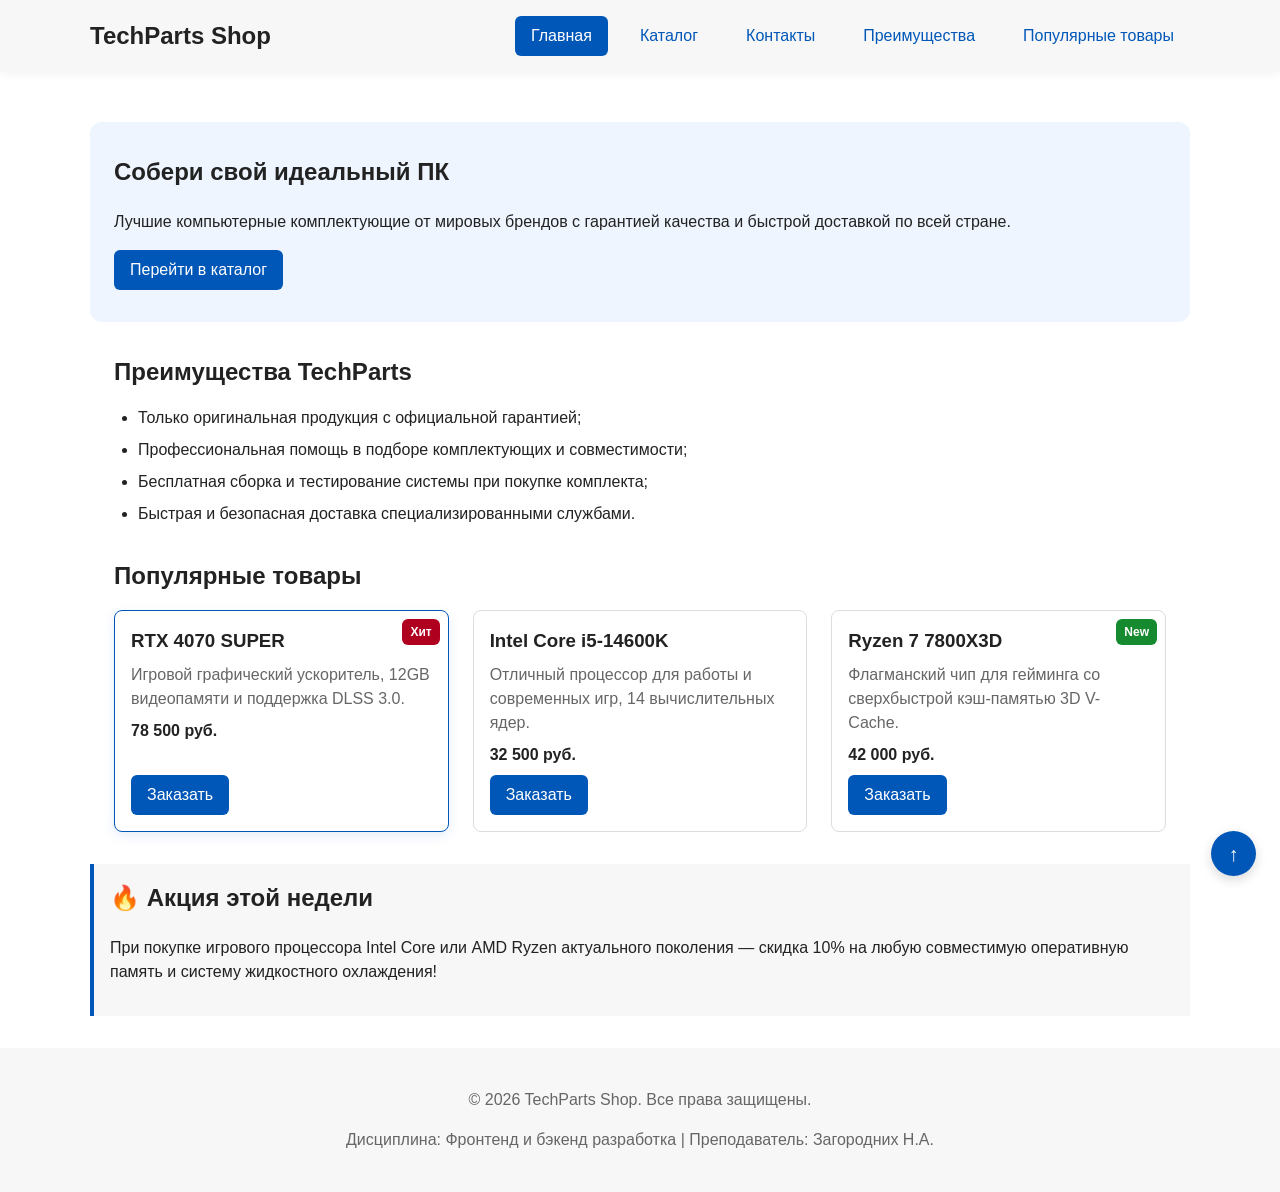
==== commit d6aa01b7: "kr1" ====
--- a/index.html
+++ b/index.html
@@ -3,18 +3,19 @@
 <head>
   <meta charset="UTF-8">
   <meta name="viewport" content="width=device-width, initial-scale=1.0">
+  <meta name="description" content="Магазин топовых компьютерных комплектующих TechParts. Процессоры, видеокарты и готовые сборки.">
   <meta property="og:type" content="website">
-  <meta property="og:title" content="Учебный интернет-магазин">
-  <meta property="og:description" content="Учебный frontend-проект интернет-магазина.">
-  <meta property="og:image" content="https://z1dus.github.io/kr1-html-css-shop/images/preview.jpg">
-  <title>Главная — Учебный интернет-магазин</title>
+  <meta property="og:title" content="TechParts Shop — Компьютерные комплектующие">
+  <meta property="og:description" content="Учебный frontend-проект интернет-магазина компьютерных деталей.">
+  <meta property="og:image" content="https://github.io">
+  <title>Главная — TechParts Shop</title>
   <link rel="stylesheet" href="css/style.css">
   <script src="js/main.js" defer></script>
 </head>
 <body>
   <header class="site-header">
     <div class="site-header__inner">
-      <a class="site-header__logo" href="index.html">ShopProject</a>
+      <a class="site-header__logo" href="index.html">TechParts Shop</a>
       <nav class="site-nav" aria-label="Основная навигация">
         <ul class="site-nav__list">
           <li class="site-nav__item"><a class="site-nav__link site-nav__link--active" href="index.html">Главная</a></li>
@@ -22,84 +23,89 @@
           <li class="site-nav__item"><a class="site-nav__link" href="contacts.html">Контакты</a></li>
           <li class="site-nav__item"><a class="site-nav__link" href="index.html#advantages">Преимущества</a></li>
           <li class="site-nav__item"><a class="site-nav__link" href="index.html#popular">Популярные товары</a></li>
-          <li class="site-nav__item"><a class="site-nav__link" href="index.html#contacts">Обратная связь</a></li>
         </ul>
       </nav>
     </div>
   </header>
 
   <main>
+    <!-- Блок Hero -->
     <section class="hero">
-      <h1 class="hero__title">Учебный интернет-магазин</h1>
+      <h1 class="hero__title">Собери свой идеальный ПК</h1>
       <p class="hero__text">
-        Это стартовая страница учебного frontend-проекта.
-        В дальнейшем на её основе будет разработан многостраничный сайт
-        интернет-магазина или каталога услуг.
+        Лучшие компьютерные комплектующие от мировых брендов с гарантией качества и быстрой доставкой по всей стране.
       </p>
-      <a class="button button--primary" href="#popular">Перейти к товарам</a>
+      <a class="button button--primary" href="catalog.html">Перейти в каталог</a>
     </section>
-    <section class="section">
-      <h2 class="section__title">О проекте</h2>
-      <p class="section__text">
-        В рамках данного проекта будет разработан многостраничный сайт
-        интернет-магазина или каталога услуг. Проект будет постепенно
-        расширяться на следующих практических занятиях.
-      </p>
-    </section>
+
+    <!-- Блок Преимущества -->
     <section class="section" id="advantages">
-      <h2 class="section__title">Преимущества проекта</h2>
+      <h2 class="section__title">Преимущества TechParts</h2>
       <ul class="section__advantages-list advantages-list">
-        <li class="advantages-list__item">понятная HTML-структура;</li>
-        <li class="advantages-list__item">семантические блоки страницы;</li>
-        <li class="advantages-list__item">подключение внешнего CSS-файла;</li>
-        <li class="advantages-list__item">подготовка к разработке многостраничного сайта.</li>
+        <li class="advantages-list__item">Только оригинальная продукция с официальной гарантией;</li>
+        <li class="advantages-list__item">Профессиональная помощь в подборе комплектующих и совместимости;</li>
+        <li class="advantages-list__item">Бесплатная сборка и тестирование системы при покупке комплекта;</li>
+        <li class="advantages-list__item">Быстрая и безопасная доставка специализированными службами.</li>
       </ul>
     </section>
+
+    <!-- Раздел Популярные товары -->
     <section class="section" id="popular">
       <h2 class="section__title">Популярные товары</h2>
       <div class="products-grid">
+        
+        <!-- Карточка 1 -->
         <article class="product-card product-card--featured">
           <span class="product-card__badge">Хит</span>
-          <h3 class="product-card__title">Товар 1</h3>
-          <p class="product-card__description">Краткое описание учебного товара.</p>
-          <p class="product-card__price">Цена: 1000 руб.</p>
-          <button class="button button--primary product-card__button" type="button" data-product="Товар 1">
+          <h3 class="product-card__title">RTX 4070 SUPER</h3>
+          <p class="product-card__description">Игровой графический ускоритель, 12GB видеопамяти и поддержка DLSS 3.0.</p>
+          <p class="product-card__price">78 500 руб.</p>
+          <button class="button button--primary product-card__button" type="button" data-product="RTX 4070 SUPER">
             Заказать
           </button>
         </article>
+
+        <!-- Карточка 2 -->
         <article class="product-card">
-          <h3 class="product-card__title">Товар 2</h3>
-          <p class="product-card__description">Краткое описание учебного товара.</p>
-          <p class="product-card__price">Цена: 1500 руб.</p>
-          <button class="button button--primary product-card__button" type="button" data-product="Товар 2">
+          <h3 class="product-card__title">Intel Core i5-14600K</h3>
+          <p class="product-card__description">Отличный процессор для работы и современных игр, 14 вычислительных ядер.</p>
+          <p class="product-card__price">32 500 руб.</p>
+          <button class="button button--primary product-card__button" type="button" data-product="Intel Core i5-14600K">
             Заказать
           </button>
         </article>
+
+        <!-- Карточка 3 -->
         <article class="product-card">
-          <h3 class="product-card__title">Товар 3</h3>
-          <p class="product-card__description">Краткое описание учебного товара.</p>
-          <p class="product-card__price">Цена: 2000 руб.</p>
-          <button class="button button--primary product-card__button" type="button" data-product="Товар 3">
+          <span class="product-card__badge" style="background-color: var(--color-success);">New</span>
+          <h3 class="product-card__title">Ryzen 7 7800X3D</h3>
+          <p class="product-card__description">Флагманский чип для гейминга со сверхбыстрой кэш-памятью 3D V-Cache.</p>
+          <p class="product-card__price">42 000 руб.</p>
+          <button class="button button--primary product-card__button" type="button" data-product="Ryzen 7 7800X3D">
             Заказать
           </button>
         </article>
+
       </div>
     </section>
+
+    <!-- Дополнительный блок -->
     <aside class="aside-info">
-      <h2 class="aside-info__title">Информация для студентов</h2>
+      <h2 class="aside-info__title">🔥 Акция этой недели</h2>
       <p class="aside-info__text">
-        На следующих практических занятиях этот проект будет расширяться:
-        появятся формы, модальное окно, дополнительные страницы, Flex/Grid,
-        БЭМ-структура и адаптивная версия сайта.
+        При покупке игрового процессора Intel Core или AMD Ryzen актуального поколения — скидка 10% на любую совместимую оперативную память и систему жидкостного охлаждения!
       </p>
     </aside>
   </main>
+
   <footer class="site-footer" id="contacts">
     <div class="site-footer__inner">
-      <p>&copy; 2026 Учебный проект. Все права защищены.</p>
-      <p>Дисциплина: Фронтенд и бэкенд разработка</p>
+      <p>&copy; 2026 TechParts Shop. Все права защищены.</p>
+      <p>Дисциплина: Фронтенд и бэкенд разработка | Преподаватель: Загородних Н.А.</p>
     </div>
   </footer>
+
+  <!-- Модальное окно быстрого заказа (Практика №3) -->
   <dialog class="order-dialog" id="order-dialog" aria-labelledby="order-dialog-title">
     <h2 class="order-dialog__title" id="order-dialog-title">Оформление заявки</h2>
 
@@ -199,9 +205,13 @@
     </form>
   </dialog>
 
-  <p class="success-message" id="success-message" hidden>
-    Форма успешно отправлена!
-  </p>
+  <div class="container" style="max-width: 1100px; margin: 0 auto; padding: 0 24px;">
+    <p class="success-message" id="success-message" hidden>
+      Форма успешно отправлена!
+    </p>
+  </div>
+<!-- Кнопка возврата наверх -->
+<a class="scroll-top-btn" href="#" aria-label="Вернуться наверх страницы">↑</a>
 
 </body>
 </html>
--- a/css/style.css
+++ b/css/style.css
@@ -35,6 +35,7 @@
   line-height: 1.5;
   color: var(--color-text);
   background-color: var(--color-bg);
+  padding-top: 90px; /* Отступ сверху под фиксированную шапку */
 }
 
 html {
@@ -46,16 +47,26 @@
   outline-offset: 4px;
 }
 
+/* ==========================================
+   Шапка и Навигация (Позиционирование fixed)
+   ========================================== */
 .site-header {
   background-color: var(--color-surface);
-  padding: var(--space-lg);
+  padding: var(--space-md) var(--space-lg);
+  position: fixed; /* Требование КР: фиксированное позиционирование */
+  top: 0;
+  left: 0;
+  width: 100%;
+  z-index: 100;
+  box-shadow: 0 2px 10px rgba(0, 0, 0, 0.05);
 }
 
 .site-header__inner {
   max-width: var(--container-width);
   margin: 0 auto;
   display: flex;
-  flex-direction: column;
+  flex-direction: row; /* Выстраиваем логотип и меню в строку */
+  justify-content: space-between;
   align-items: center;
 }
 
@@ -67,7 +78,7 @@
 }
 
 .site-nav {
-  width: 100%;
+  width: auto;
 }
 
 .site-nav__list {
@@ -77,7 +88,7 @@
   align-items: center;
   gap: var(--space-md);
   padding: 0;
-  margin: var(--space-md) 0 0;
+  margin: 0;
   list-style: none;
 }
 
@@ -105,6 +116,9 @@
   background-color: var(--color-primary);
 }
 
+/* ==========================================
+   Компоненты главной страницы и карточек
+   ========================================== */
 .hero {
   max-width: var(--container-width);
   margin: var(--space-xl) auto;
@@ -125,6 +139,7 @@
 
 .section__title {
   margin-top: 0;
+  margin-bottom: var(--space-md);
 }
 
 .advantages-list {
@@ -149,12 +164,13 @@
   border: 1px solid var(--color-border);
   border-radius: var(--radius-md);
   background-color: var(--color-bg);
-  position: relative;
-  transition: border-color 0.2s;
+  position: relative; /* relative для абсолютных бейджей */
+  transition: border-color 0.2s, transform 0.2s;
 }
 
 .product-card:hover {
   border-color: var(--color-primary);
+  transform: translateY(-3px); /* Повышенный уровень: микро-анимация */
 }
 
 .product-card--featured {
@@ -172,6 +188,7 @@
   font-size: 12px;
   font-weight: bold;
   border-radius: var(--radius-sm);
+  z-index: 5;
 }
 
 .product-card__title {
@@ -194,6 +211,9 @@
   align-self: flex-start;
 }
 
+/* ==========================================
+   Макет каталога (Позиционирование sticky)
+   ========================================== */
 .catalog-layout {
   max-width: var(--container-width);
   margin: 0 auto var(--space-xl);
@@ -217,6 +237,8 @@
   border: 1px solid var(--color-border);
   border-radius: var(--radius-md);
   background-color: var(--color-surface);
+  position: sticky; /* Требование КР: липкий блок фильтра при скролле */
+  top: 110px;
 }
 
 .catalog-filters__title {
@@ -262,6 +284,75 @@
   font: inherit;
 }
 
+/* ==========================================
+   Страница одного товара (product.html)
+   ========================================== */
+.product-details {
+  display: grid;
+  grid-template-columns: 1fr 1fr;
+  gap: var(--space-xl);
+  margin-bottom: var(--space-xl);
+}
+
+.product-details__image-box {
+  background-color: var(--color-surface);
+  border: 1px solid var(--color-border);
+  border-radius: var(--radius-lg);
+  display: flex;
+  align-items: center;
+  justify-content: center;
+  min-height: 300px;
+  font-weight: bold;
+  color: var(--color-muted);
+}
+
+.product-details__info {
+  display: flex;
+  flex-direction: column;
+  gap: var(--space-md);
+}
+
+.product-details__price {
+  font-size: 26px;
+  font-weight: bold;
+  color: var(--color-primary);
+}
+
+/* ДОБАВЛЕНО: Стилизация таблицы характеристик КР №1 */
+.specs-table {
+  width: 100%;
+  border-collapse: collapse;
+  margin: var(--space-md) 0 var(--space-xl);
+  background-color: var(--color-bg);
+}
+
+.specs-table__caption {
+  font-weight: bold;
+  font-size: 18px;
+  text-align: left;
+  margin-bottom: var(--space-sm);
+  color: var(--color-text);
+}
+
+.specs-table th,
+.specs-table td {
+  padding: var(--space-md);
+  border: 1px solid var(--color-border);
+  text-align: left;
+}
+
+.specs-table th {
+  background-color: var(--color-surface);
+  font-weight: bold;
+}
+
+.specs-table tbody tr:nth-child(even) {
+  background-color: var(--color-surface);
+}
+
+/* ==========================================
+   Хлебные крошки и общие элементы
+   ========================================== */
 .breadcrumbs {
   max-width: var(--container-width);
   margin: var(--space-md) auto;
@@ -338,6 +429,18 @@
   cursor: not-allowed;
 }
 
+/* ДОБАВЛЕНО: Фиксированная кнопка «Наверх» (Повышенный уровень) */
+.scroll-top-btn {
+  position: fixed;
+  bottom: var(--space-lg);
+  right: var(--space-lg);
+  z-index: 95;
+  box-shadow: 0 4px 12px rgba(0, 0, 0, 0.15);
+}
+
+/* ==========================================
+   Формы и Контейнеры на страницах
+   ========================================== */
 .order-dialog {
   width: min(100% - 32px, 560px);
   padding: var(--space-lg);
@@ -353,6 +456,16 @@
   margin-top: 0;
 }
 
+/* ДОБАВЛЕНО: Контейнер для размещения форм прямо в контенте страниц КР */
+.form-container {
+  max-width: 600px;
+  margin: 0 auto;
+  padding: var(--space-xl);
+  border: 1px solid var(--color-border);
+  border-radius: var(--radius-lg);
+  background-color: var(--color-surface);
+}
+
 .order-form__field {
   margin-bottom: var(--space-md);
 }
@@ -365,6 +478,7 @@
 .order-form__label {
   display: block;
   margin-bottom: var(--space-xs);
+  font-weight: 600;
 }
 
 .order-form__checkbox-label {
@@ -376,58 +490,90 @@
 .order-form__textarea {
   width: 100%;
   padding: 10px 12px;
-  border: 1px solid var(--color-border);
-  border-radius: var(--radius-sm);
-  font: inherit;
-}
-
+border: 1px solid var(--color-border);
+border-radius: var(--radius-sm);
+font: inherit;
+background-color: var(--color-white);
+}
 .order-form__input:hover,
 .order-form__select:hover,
 .order-form__textarea:hover {
-  border-color: var(--color-primary);
-}
-
+border-color: var(--color-primary);
+}
 .order-form__input:focus-visible,
 .order-form__select:focus-visible,
 .order-form__textarea:focus-visible {
+outline: 2px solid var(--color-primary);
+outline-offset: 3px;
+}
+.order-form__help {
+display: block;
+margin-top: var(--space-xs);
+color: var(--color-muted);
+font-size: 12px;
+}
+.order-form__actions {
+display: flex;
+gap: var(--space-md);
+margin-top: var(--space-lg);
+}
+[aria-invalid="true"] {
+border-color: var(--color-danger);
+background-color: #fffafb;
+}
+.success-message {
+max-width: var(--container-width);
+margin: var(--space-lg) auto;
+padding: var(--space-md);
+border-left: 4px solid var(--color-success);
+background-color: var(--color-success-bg);
+}
+/* ==========================================
+Подвал
+========================================= */
+.site-footer {
+background-color: var(--color-surface);
+padding: var(--space-lg);
+margin-top: var(--space-xl);
+}
+.site-footer__inner {
+max-width: var(--container-width);
+margin: 0 auto;
+text-align: center;
+color: var(--color-muted);
+}
+
+.scroll-top-btn {
+  position: fixed;
+  bottom: var(--space-lg);
+  right: var(--space-lg);
+  z-index: 200; /* Чтобы стрелка всегда была поверх всех элементов и картинок */
+  background-color: var(--color-primary);
+  color: var(--color-white);
+  width: 45px;
+  height: 45px;
+  border-radius: 50%;
+  display: flex;
+  align-items: center;
+  justify-content: center;
+  text-decoration: none;
+  font-weight: bold;
+  font-size: 20px;
+  box-shadow: 0 4px 12px rgba(0, 0, 0, 0.15);
+  transition: background-color 0.2s, transform 0.2s;
+}
+
+.scroll-top-btn:hover {
+  background-color: var(--color-primary-dark);
+  color: var(--color-white);
+  transform: translateY(-3px); /* Легкий интерактивный эффект при наведении */
+}
+
+.scroll-top-btn:active {
+  transform: translateY(-1px);
+}
+
+.scroll-top-btn:focus-visible {
   outline: 2px solid var(--color-primary);
   outline-offset: 3px;
-}
-
-.order-form__help {
-  display: block;
-  margin-top: var(--space-xs);
-  color: var(--color-muted);
-  font-size: 12px;
-}
-
-.order-form__actions {
-  display: flex;
-  gap: var(--space-md);
-  margin-top: var(--space-lg);
-}
-
-[aria-invalid="true"] {
-  border-color: var(--color-danger);
-}
-
-.success-message {
-  max-width: var(--container-width);
-  margin: var(--space-lg) auto;
-  padding: var(--space-md);
-  border-left: 4px solid var(--color-success);
-  background-color: var(--color-success-bg);
-}
-
-.site-footer {
-  background-color: var(--color-surface);
-  padding: var(--space-lg);
-  margin-top: var(--space-xl);
-}
-
-.site-footer__inner {
-  max-width: var(--container-width);
-  margin: 0 auto;
-  text-align: center;
-  color: var(--color-muted);
-}
+}
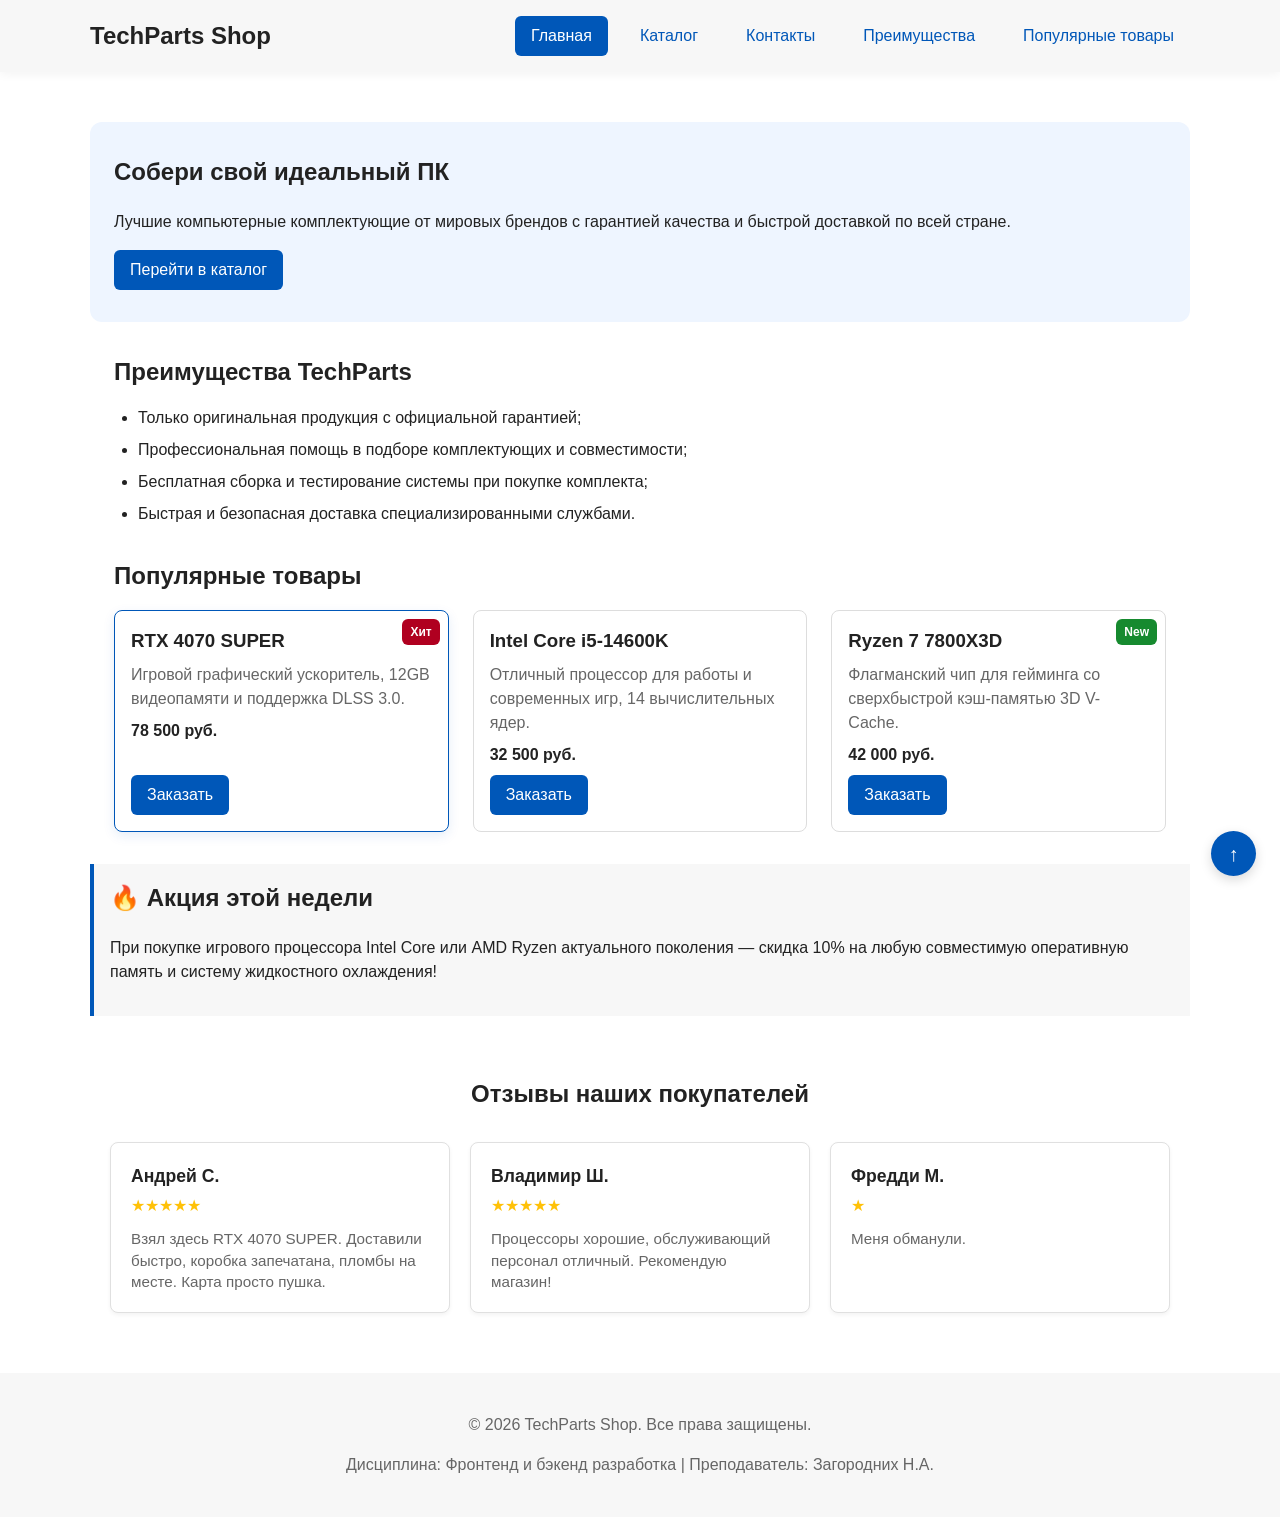
==== commit 83c407ba: "feat: add FAQ, Reviews, Back-to-Top button and sticky-filter" ====
--- a/index.html
+++ b/index.html
@@ -97,6 +97,35 @@
       </p>
     </aside>
   </main>
+  <!-- Самостоятельная доработка №2: Блок отзывов на Grid-сетке -->
+<section class="reviews" style="max-width: 1100px; margin: 60px auto; padding: 0 20px; font-family: sans-serif;">
+  <h2 class="reviews__title" style="text-align: center; margin-bottom: 30px; color: #222;">Отзывы наших покупателей</h2>
+  
+  <div class="reviews__grid" style="display: grid; grid-template-columns: repeat(auto-fit, minmax(300px, 1fr)); gap: 20px;">
+    
+    <!-- Отзыв 1 -->
+    <div class="review-card" style="background: #fff; border: 1px solid #e0e0e0; padding: 20px; border-radius: 8px; box-shadow: 0 2px 4px rgba(0,0,0,0.05);">
+      <h3 class="review-card__author" style="margin: 0 0 5px 0; font-size: 1.1rem; color: #222;">Андрей С.</h3>
+      <div class="review-card__rating" style="color: #ffc107; margin-bottom: 10px;">★★★★★</div>
+      <p class="review-card__text" style="color: #666; font-size: 0.95rem; margin: 0; line-height: 1.4;">Взял здесь RTX 4070 SUPER. Доставили быстро, коробка запечатана, пломбы на месте. Карта просто пушка.</p>
+    </div>
+
+    <!-- Отзыв 2 -->
+    <div class="review-card" style="background: #fff; border: 1px solid #e0e0e0; padding: 20px; border-radius: 8px; box-shadow: 0 2px 4px rgba(0,0,0,0.05);">
+      <h3 class="review-card__author" style="margin: 0 0 5px 0; font-size: 1.1rem; color: #222;">Владимир Ш.</h3>
+      <div class="review-card__rating" style="color: #ffc107; margin-bottom: 10px;">★★★★★</div>
+      <p class="review-card__text" style="color: #666; font-size: 0.95rem; margin: 0; line-height: 1.4;">Процессоры хорошие, обслуживающий персонал отличный. Рекомендую магазин!</p>
+    </div>
+    <!-- Отзыв 3 -->
+    <div class="review-card" style="background: #fff; border: 1px solid #e0e0e0; padding: 20px; border-radius: 8px; box-shadow: 0 2px 4px rgba(0,0,0,0.05);">
+      <h3 class="review-card__author" style="margin: 0 0 5px 0; font-size: 1.1rem; color: #222;">Фредди М.</h3>
+      <div class="review-card__rating" style="color: #ffc107; margin-bottom: 10px;">★</div>
+      <p class="review-card__text" style="color: #666; font-size: 0.95rem; margin: 0; line-height: 1.4;">Меня обманули.</p>
+    </div>
+
+  </div>
+</section>
+
 
   <footer class="site-footer" id="contacts">
     <div class="site-footer__inner">
--- a/css/style.css
+++ b/css/style.css
@@ -237,7 +237,7 @@
   border: 1px solid var(--color-border);
   border-radius: var(--radius-md);
   background-color: var(--color-surface);
-  position: sticky; /* Требование КР: липкий блок фильтра при скролле */
+  position: sticky;
   top: 110px;
 }
 
@@ -576,4 +576,30 @@
 .scroll-top-btn:focus-visible {
   outline: 2px solid var(--color-primary);
   outline-offset: 3px;
-}+}
+
+/* 1. Ограничиваем максимальную ширину всей карточки товара на странице */
+.product-details {
+  display: grid;
+  grid-template-columns: repeat(2, 1fr); /* Делим на 2 равные колонки: слева фото, справа текст */
+  gap: var(--space-xl);
+  max-width: 900px; /* Задаем предел: карточка не расползется шире 900px */
+  margin: var(--space-lg) auto; /* Центрируем всю карточку на странице */
+}
+
+/* 2. Задаем жесткие рамки для контейнера картинки */
+.product-details__image-box {
+  max-width: 450px; /* Картинка с оберткой не будет шире 450px */
+  width: 100%;
+  height: auto;
+  border-radius: var(--radius-md);
+  overflow: hidden; /* Чтобы картинка не вылезала за скругленные углы */
+}
+
+/* 3. Заставляем саму картинку идеально заполнить этот контейнер */
+.product-details__image-box img {
+  display: block;
+  width: 100%; /* Картинка займет ровно 100% от ширины контейнера (450px) */
+  height: 100%;
+  object-fit: cover; /* Картинка аккуратно впишется без искажения пропорций */
+}
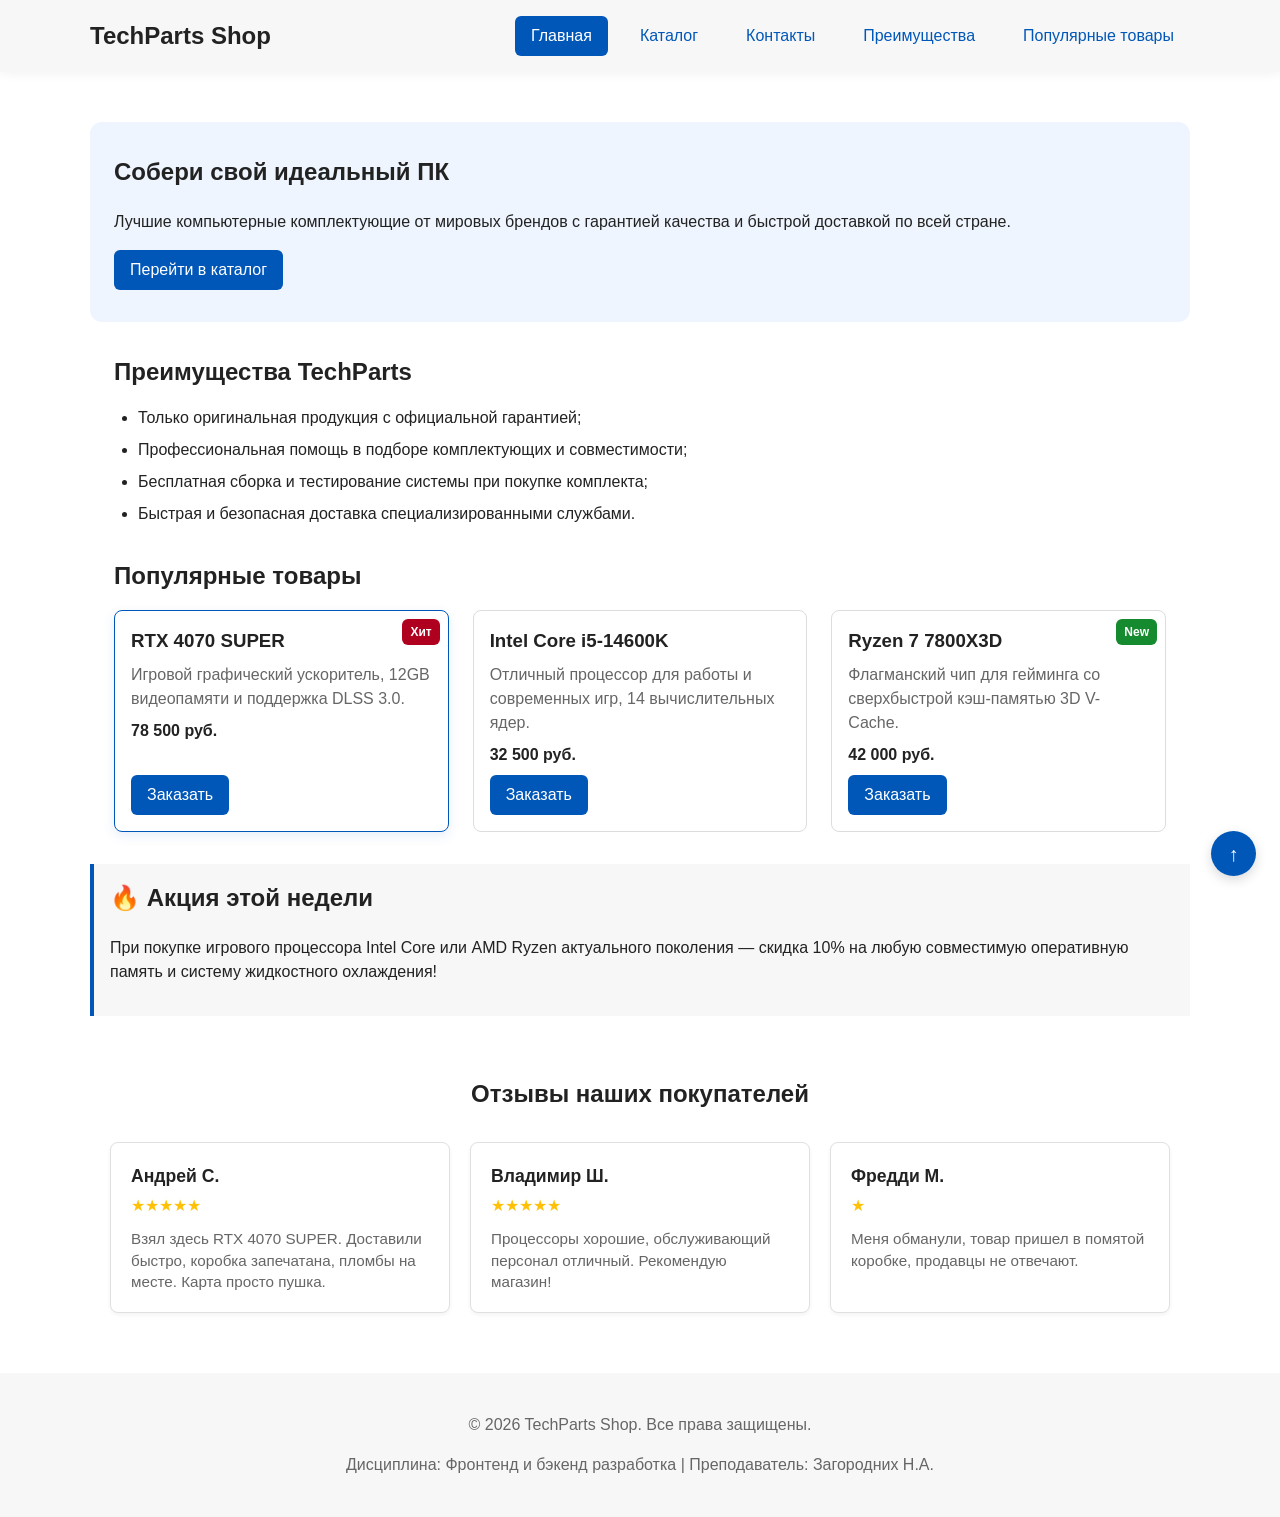
==== commit 081b9ffa: "kr2" ====
--- a/index.html
+++ b/index.html
@@ -120,7 +120,7 @@
     <div class="review-card" style="background: #fff; border: 1px solid #e0e0e0; padding: 20px; border-radius: 8px; box-shadow: 0 2px 4px rgba(0,0,0,0.05);">
       <h3 class="review-card__author" style="margin: 0 0 5px 0; font-size: 1.1rem; color: #222;">Фредди М.</h3>
       <div class="review-card__rating" style="color: #ffc107; margin-bottom: 10px;">★</div>
-      <p class="review-card__text" style="color: #666; font-size: 0.95rem; margin: 0; line-height: 1.4;">Меня обманули.</p>
+      <p class="review-card__text" style="color: #666; font-size: 0.95rem; margin: 0; line-height: 1.4;">Меня обманули, товар пришел в помятой коробке, продавцы не отвечают.</p>
     </div>
 
   </div>
--- a/css/style.css
+++ b/css/style.css
@@ -211,6 +211,18 @@
   align-self: flex-start;
 }
 
+.product-card--disabled {
+  opacity: 0.65; /* Карточка слегка блекнет */
+  filter: grayscale(20%); /* Цвета становятся чуть спокойнее */
+  border-color: #e0e0e0;
+  transition: all 0.3s ease;
+}
+
+.product-card--disabled:hover {
+  transform: none !important;
+  box-shadow: none !important;
+}
+
 /* ==========================================
    Макет каталога (Позиционирование sticky)
    ========================================== */
@@ -238,7 +250,8 @@
   border-radius: var(--radius-md);
   background-color: var(--color-surface);
   position: sticky;
-  top: 110px;
+  top: 20px;
+  align-self: start;
 }
 
 .catalog-filters__title {
@@ -283,6 +296,7 @@
   border-radius: var(--radius-sm);
   font: inherit;
 }
+
 
 /* ==========================================
    Страница одного товара (product.html)
@@ -423,12 +437,15 @@
   outline-offset: 3px;
 }
 
-.button:disabled,
-.button--disabled {
-  opacity: 0.6;
+.button--disabled,
+.button:disabled {
+  background-color: #cccccc !important;
+  border-color: #cccccc !important;
+  color: #666666 !important;
   cursor: not-allowed;
-}
-
+  box-shadow: none !important;
+  transform: none !important;
+}
 /* ДОБАВЛЕНО: Фиксированная кнопка «Наверх» (Повышенный уровень) */
 .scroll-top-btn {
   position: fixed;
